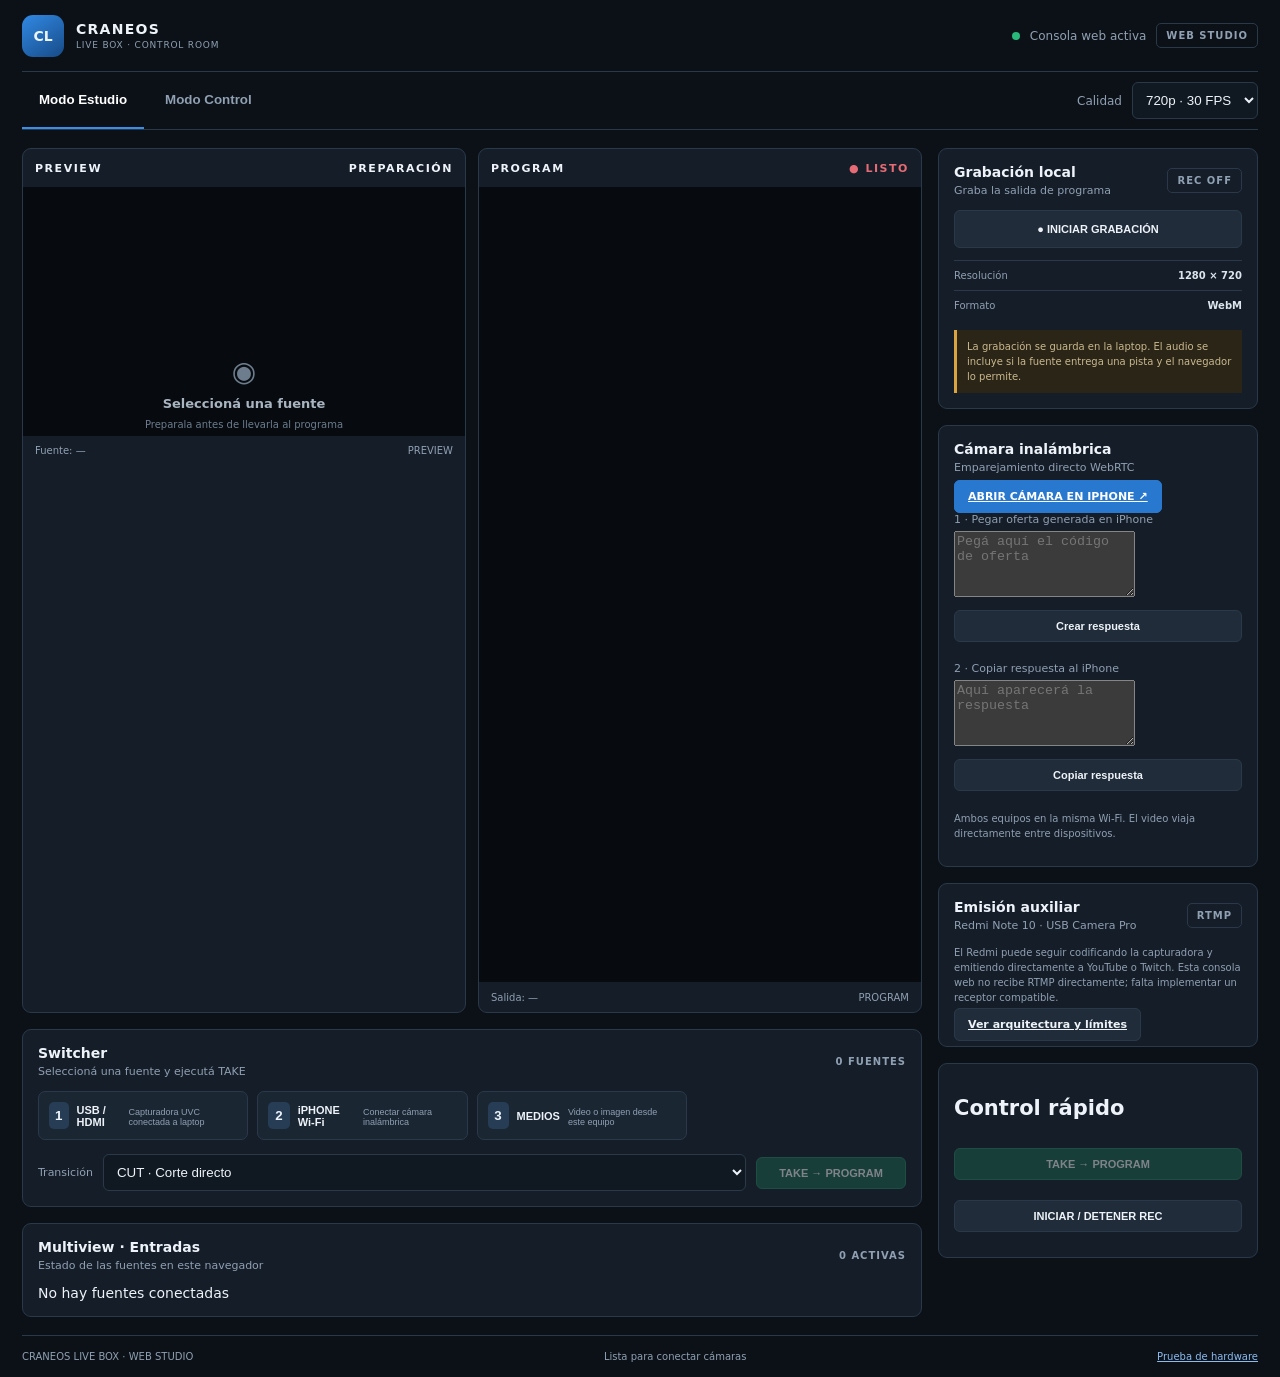
==== index.html @ da209cfb "Build functional web studio console" ====
<!doctype html>
<html lang="es"><head><meta charset="utf-8"><meta name="viewport" content="width=device-width,initial-scale=1"><meta name="theme-color" content="#10151d"><meta name="description" content="Consola audiovisual CRANEOS LIVE BOX"><title>CRANEOS LIVE BOX · Studio</title><link rel="stylesheet" href="web/studio.css"></head><body><div class="app-shell">
<header class="topbar"><a class="brand" href="./"><span class="brand-mark">CL</span><span><strong>CRANEOS</strong><small>LIVE BOX · CONTROL ROOM</small></span></a><div class="connection"><i class="dot online"></i><span id="connectionText">Consola web activa</span><span class="status-chip">WEB STUDIO</span></div></header>
<nav class="toolbar"><div class="mode-tabs"><button class="mode-tab active" data-mode="studio">Modo Estudio</button><button class="mode-tab" data-mode="control">Modo Control</button></div><div class="toolbar-right"><label for="monitorProfile">Calidad</label><select id="monitorProfile"><option value="720">720p · 30 FPS</option><option value="540">540p · 24 FPS</option><option value="360">360p · 15 FPS</option></select></div></nav>
<main id="studioView" class="workspace"><section class="program-column"><div class="monitor-grid">
<article class="monitor-card"><div class="panel-heading"><span>PREVIEW</span><span>PREPARACIÓN</span></div><div class="monitor-screen"><video id="previewVideo" autoplay muted playsinline></video><div id="previewEmpty" class="no-signal"><b>◉</b><strong>Seleccioná una fuente</strong><small>Preparala antes de llevarla al programa</small></div></div><div class="monitor-footer"><span id="previewSource">Fuente: —</span><span>PREVIEW</span></div></article>
<article class="monitor-card"><div class="panel-heading"><span>PROGRAM</span><span id="programBadge" class="live-label">● LISTO</span></div><div class="monitor-screen"><canvas id="programCanvas" width="1280" height="720"></canvas><div id="programEmpty" class="no-signal"><b>▣</b><strong>Programa en espera</strong><small>Elegí una fuente y presioná TAKE</small></div></div><div class="monitor-footer"><span id="programSource">Salida: —</span><span>PROGRAM</span></div></article></div>
<section class="panel"><div class="section-heading"><div><h2>Switcher</h2><p>Seleccioná una fuente y ejecutá TAKE</p></div><small id="sourceCount">0 FUENTES</small></div><div id="sourceButtons" class="source-buttons"><button class="source-button" id="addUsb"><b>1</b><span>USB / HDMI</span><small>Capturadora UVC conectada a laptop</small></button><button class="source-button" id="phoneHelp"><b>2</b><span>iPHONE Wi-Fi</span><small>Conectar cámara inalámbrica</small></button><button class="source-button" id="addMedia"><b>3</b><span>MEDIOS</span><small>Video o imagen desde este equipo</small></button></div><input id="mediaInput" type="file" accept="video/*,image/*" hidden><div class="transition-row"><label for="transitionType">Transición</label><select id="transitionType"><option value="cut">CUT · Corte directo</option><option value="fade">FADE · Fundido</option></select><button id="takeButton" class="button take" disabled>TAKE → PROGRAM</button></div></section>
<section class="panel"><div class="section-heading"><div><h2>Multiview · Entradas</h2><p>Estado de las fuentes en este navegador</p></div><small id="multiviewCount">0 ACTIVAS</small></div><div class="multiview-grid" id="multiview"><div class="empty-state">No hay fuentes conectadas</div></div></section></section>
<aside class="side-column"><section class="panel"><div class="section-heading"><div><h2>Grabación local</h2><p>Graba la salida de programa</p></div><b id="recordState" class="status-chip">REC OFF</b></div><button id="recordButton" class="button record">● INICIAR GRABACIÓN</button><div class="metric"><span>Resolución</span><b id="resolutionLabel">1280 × 720</b></div><div class="metric"><span>Formato</span><b>WebM</b></div><p class="notice">La grabación se guarda en la laptop. El audio se incluye si la fuente entrega una pista y el navegador lo permite.</p></section>
<section class="panel"><div class="section-heading"><div><h2>Cámara inalámbrica</h2><p>Emparejamiento directo WebRTC</p></div></div><a class="button primary full" href="camera.html" target="_blank" rel="noopener">ABRIR CÁMARA EN IPHONE ↗</a><label class="field-label" for="offerInput">1 · Pegar oferta generada en iPhone</label><textarea id="offerInput" rows="4" placeholder="Pegá aquí el código de oferta"></textarea><button id="acceptOffer" class="button full">Crear respuesta</button><label class="field-label" for="answerOutput">2 · Copiar respuesta al iPhone</label><textarea id="answerOutput" rows="4" readonly placeholder="Aquí aparecerá la respuesta"></textarea><button id="copyAnswer" class="button full">Copiar respuesta</button><p class="muted">Ambos equipos en la misma Wi-Fi. El video viaja directamente entre dispositivos.</p></section>
<section class="panel"><div class="section-heading"><div><h2>Emisión auxiliar</h2><p>Redmi Note 10 · USB Camera Pro</p></div><b class="status-chip">RTMP</b></div><p class="muted">El Redmi puede seguir codificando la capturadora y emitiendo directamente a YouTube o Twitch. Esta consola web no recibe RTMP directamente; falta implementar un receptor compatible.</p><a class="button full" href="docs/ARQUITECTURA-WEB.md">Ver arquitectura y límites</a></section><section class="panel"><h2>Control rápido</h2><button id="quickTake" class="button take full" disabled>TAKE → PROGRAM</button><button id="quickRecord" class="button full">INICIAR / DETENER REC</button></section></aside></main>
<main id="controlView" class="control-view hidden"><section class="panel control-main"><h1>Modo Control</h1><p>Operación simplificada desde tablet o teléfono.</p><div class="control-grid"><button id="controlUsb">USB / HDMI</button><button id="controlPhone">iPHONE Wi-Fi</button><button id="controlMedia">MEDIOS</button><button id="controlTake" disabled>TAKE</button></div><button id="controlRecord" class="button full">INICIAR / DETENER REC</button><p class="notice">La capturadora se abre en el navegador del equipo al que está conectada.</p></section></main>
<footer class="footer"><span>CRANEOS LIVE BOX · WEB STUDIO</span><span id="lastUpdate">Lista para conectar cámaras</span><a href="docs/PRUEBA-HARDWARE.md">Prueba de hardware</a></footer></div><script src="web/studio.js"></script></body></html>
---- web/studio.css ----
:root{color-scheme:dark;--bg:#0c1118;--panel:#151d28;--panel2:#1b2633;--line:#2a3949;--text:#edf3f8;--muted:#8fa0b2;--blue:#2878d0;--green:#28b879;--red:#d94d58;--amber:#d9a441;font-family:Inter,system-ui,sans-serif}*{box-sizing:border-box}body{margin:0;background:var(--bg);color:var(--text);font-size:14px}.app-shell{max-width:1600px;margin:auto;padding:0 22px}.topbar,.toolbar,.connection,.brand,.toolbar-right,.mode-tabs,.section-heading,.panel-heading,.monitor-footer,.transition-row,.metric,.footer{display:flex;align-items:center}.topbar{height:72px;justify-content:space-between;border-bottom:1px solid var(--line)}.brand{gap:12px;color:var(--text);text-decoration:none}.brand-mark{width:42px;height:42px;display:grid;place-items:center;border-radius:11px;background:linear-gradient(145deg,#3189e4,#174b88);font-weight:900}.brand strong,.brand small{display:block;letter-spacing:.09em}.brand small{font-size:9px;color:var(--muted);margin-top:3px}.connection{gap:10px;color:var(--muted);font-size:12px}.dot{width:8px;height:8px;border-radius:50%;background:var(--red)}.dot.online{background:var(--green)}.toolbar{height:58px;justify-content:space-between;border-bottom:1px solid var(--line)}.mode-tabs{height:100%;gap:4px}.mode-tab{height:100%;padding:0 17px;border:0;border-bottom:2px solid transparent;background:none;color:var(--muted);font-weight:700}.mode-tab.active{color:white;border-bottom-color:#398ee7}.toolbar-right{gap:10px;color:var(--muted);font-size:12px}.toolbar select,select,input{background:#101821;color:var(--text);border:1px solid var(--line);border-radius:6px;padding:9px}.status-chip,.section-heading>small{font-size:10px;letter-spacing:.1em;color:var(--muted);font-weight:800}.status-chip{padding:6px 9px;border:1px solid var(--line);border-radius:5px}.workspace{display:grid;grid-template-columns:minmax(0,1fr) 320px;gap:16px;padding:18px 0}.program-column,.side-column{display:flex;flex-direction:column;gap:16px}.monitor-grid{display:grid;grid-template-columns:1fr 1fr;gap:12px}.monitor-card,.panel{background:var(--panel);border:1px solid var(--line);border-radius:9px;overflow:hidden}.panel{padding:15px}.panel-heading{height:38px;padding:0 12px;justify-content:space-between;font-size:11px;font-weight:900;letter-spacing:.14em}.monitor-screen{aspect-ratio:16/9;background:#070b10;display:grid;place-items:center}.no-signal{display:flex;align-items:center;flex-direction:column;gap:8px;color:#6d7d8d;text-align:center}.no-signal b{font-size:28px}.no-signal strong{font-size:13px;color:#a8b4c0}.no-signal small{font-size:10px}.live-label{color:#e66b74}.monitor-footer{height:30px;padding:0 12px;justify-content:space-between;color:var(--muted);font-size:10px}.section-heading{justify-content:space-between;margin-bottom:13px}.section-heading h2{font-size:14px;margin:0 0 4px}.section-heading p{font-size:11px;color:var(--muted);margin:0}.source-buttons,.multiview-grid{display:grid;grid-template-columns:repeat(4,1fr);gap:9px}.source-button{display:flex;align-items:center;gap:8px;text-align:left;padding:10px;background:var(--panel2);border:1px solid var(--line);border-radius:7px;color:var(--text)}.source-button b{display:grid;place-items:center;width:27px;height:27px;background:#263d55;border-radius:5px}.source-button span,.source-button small{display:block}.source-button span{font-size:11px;font-weight:800}.source-button small{font-size:9px;color:var(--muted);margin-top:3px}.transition-row{gap:10px;margin-top:14px;color:var(--muted);font-size:11px}.transition-row select{flex:1}.button{border:1px solid var(--line);border-radius:6px;padding:9px 13px;background:#202c39;color:var(--text);font-weight:800;font-size:11px;cursor:pointer}.primary{background:var(--blue);border-color:var(--blue);color:white}.take{background:#1c684e;border-color:#278965;color:white;min-width:150px}.live{background:#692932;border-color:#963b46;color:white;width:100%;padding:13px;margin:5px 0 8px}.record{width:100%;padding:12px;margin-bottom:12px}.button:disabled,button:disabled{opacity:.45;cursor:not-allowed}.source-tile{background:#101821;border:1px solid var(--line);border-radius:7px;overflow:hidden;padding-bottom:9px}.tile-screen{aspect-ratio:16/9;background:#080d13;display:grid;place-items:center;color:#526477;font-size:25px;font-weight:900}.source-tile strong,.source-tile small{display:block;margin:7px 9px 0;font-size:10px}.source-tile small{color:var(--muted);margin-top:3px}.metric{justify-content:space-between;border-top:1px solid var(--line);padding:9px 0;font-size:10px;color:var(--muted)}.metric b{color:#dce5ed}.notice{background:#2b2518;border-left:3px solid var(--amber);padding:9px 10px;color:#c9b98e;font-size:10px;line-height:1.5;margin:10px 0 0}.field-label{display:block;color:var(--muted);font-size:11px;margin:10px 0 5px}.side-column input,.side-column select{width:100%}.full{width:100%;margin:10px 0}.muted{display:block;font-size:10px;color:var(--muted);line-height:1.5}.scene-list{display:grid;gap:6px}.scene-list button{padding:10px;background:#101821;border:1px solid var(--line);border-radius:5px;color:#cbd5df;text-align:left;font-size:10px}.audio-line{display:flex;align-items:center;justify-content:space-between;color:var(--muted);font-size:10px;margin:12px 0}.audio-line span{width:55%;height:7px;background:#0b1118;border-radius:5px}.hidden{display:none!important}.control-view{padding:25px 0}.control-main{max-width:700px;margin:auto}.control-main h1{font-size:22px}.control-main p{color:var(--muted)}.control-grid{display:grid;grid-template-columns:repeat(4,1fr);gap:10px;margin:18px 0}.control-grid button{padding:22px 8px;background:var(--panel2);border:1px solid var(--line);border-radius:8px;color:white;font-weight:800}.footer{min-height:42px;border-top:1px solid var(--line);justify-content:space-between;color:var(--muted);font-size:10px}.footer a{color:#8bbcf0}dialog{background:var(--panel);color:var(--text);border:1px solid var(--line);border-radius:10px;max-width:440px;width:calc(100% - 30px);padding:22px}dialog::backdrop{background:#000b}dialog p,dialog small{color:var(--muted);font-size:12px;line-height:1.5}dialog label{display:block;margin:16px 0 6px;font-size:12px}dialog input{width:100%}.dialog-actions{display:flex;justify-content:flex-end;gap:8px;margin:18px 0 10px}@media(max-width:1000px){.workspace{grid-template-columns:1fr}.side-column{display:grid;grid-template-columns:repeat(2,minmax(0,1fr))}}@media(max-width:650px){.app-shell{padding:0 12px}.connection #connectionText{display:none}.toolbar{height:auto;align-items:flex-start;flex-direction:column;padding:7px 0;gap:8px}.toolbar-right{flex-wrap:wrap}.monitor-grid{grid-template-columns:1fr}.source-buttons,.multiview-grid{grid-template-columns:repeat(2,1fr)}.side-column{display:flex}.footer{flex-wrap:wrap;gap:8px;padding:10px 0}.control-grid{grid-template-columns:repeat(2,1fr)}}
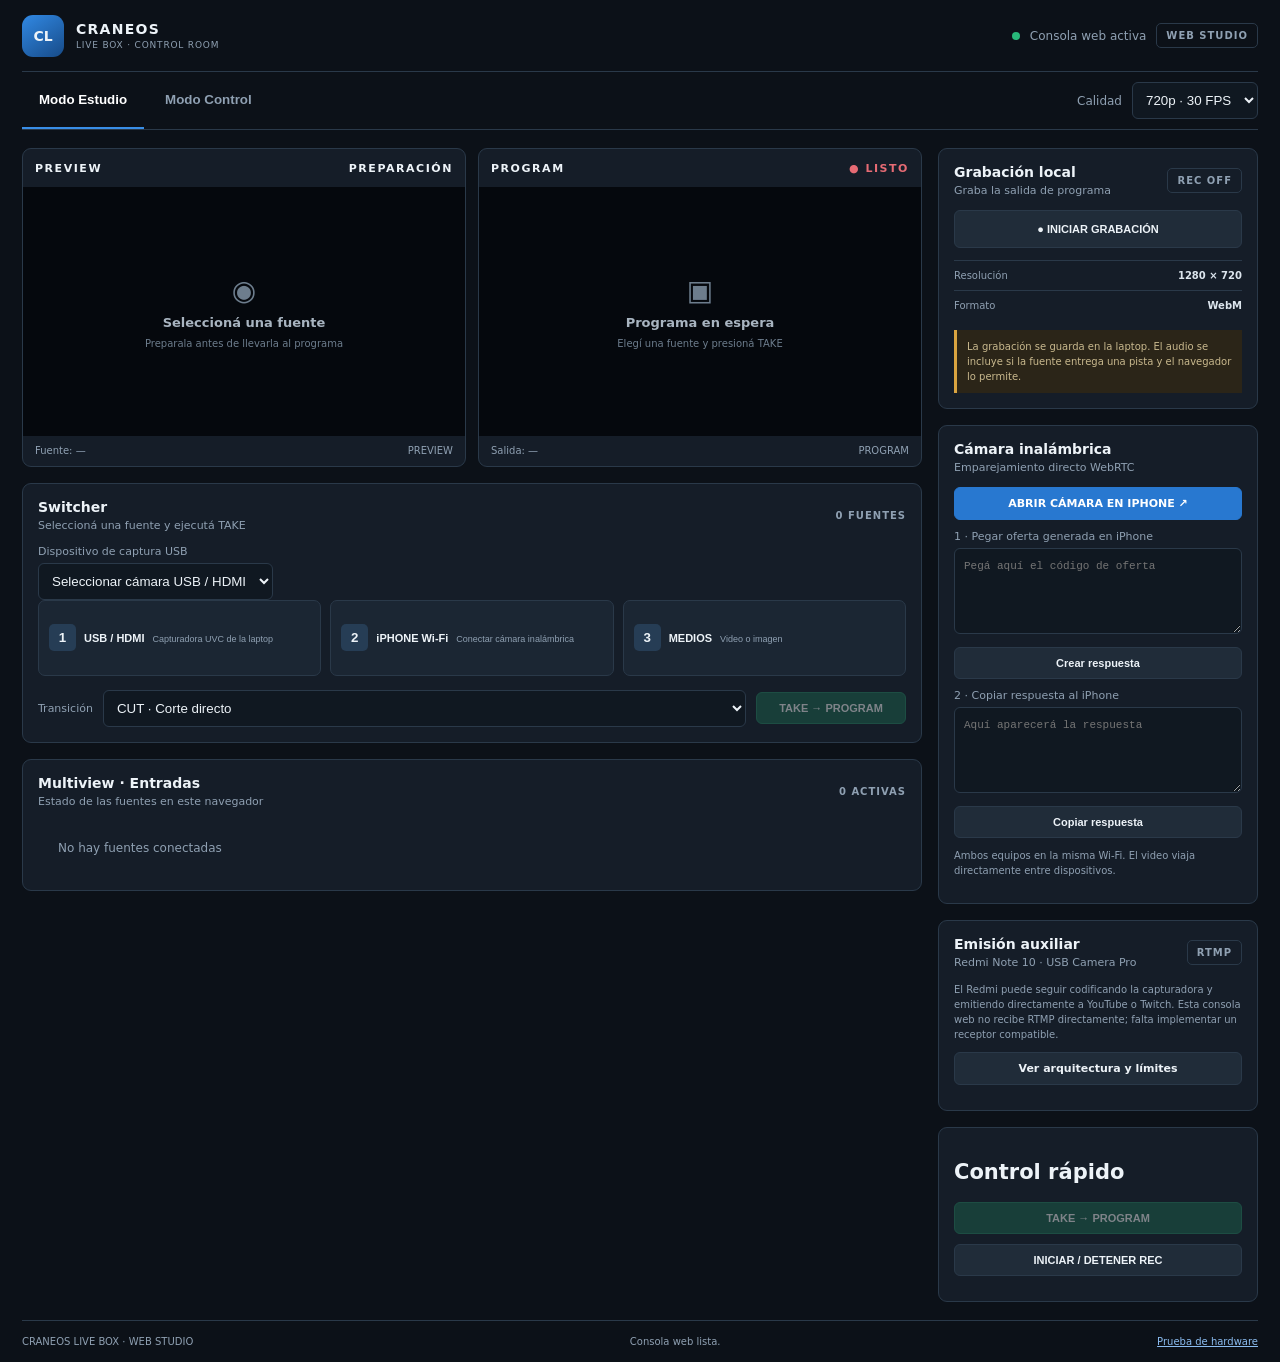
==== commit 61afda7a: "Add USB capture device selector" ====
--- a/index.html
+++ b/index.html
@@ -5,7 +5,7 @@
 <main id="studioView" class="workspace"><section class="program-column"><div class="monitor-grid">
 <article class="monitor-card"><div class="panel-heading"><span>PREVIEW</span><span>PREPARACIÓN</span></div><div class="monitor-screen"><video id="previewVideo" autoplay muted playsinline></video><div id="previewEmpty" class="no-signal"><b>◉</b><strong>Seleccioná una fuente</strong><small>Preparala antes de llevarla al programa</small></div></div><div class="monitor-footer"><span id="previewSource">Fuente: —</span><span>PREVIEW</span></div></article>
 <article class="monitor-card"><div class="panel-heading"><span>PROGRAM</span><span id="programBadge" class="live-label">● LISTO</span></div><div class="monitor-screen"><canvas id="programCanvas" width="1280" height="720"></canvas><div id="programEmpty" class="no-signal"><b>▣</b><strong>Programa en espera</strong><small>Elegí una fuente y presioná TAKE</small></div></div><div class="monitor-footer"><span id="programSource">Salida: —</span><span>PROGRAM</span></div></article></div>
-<section class="panel"><div class="section-heading"><div><h2>Switcher</h2><p>Seleccioná una fuente y ejecutá TAKE</p></div><small id="sourceCount">0 FUENTES</small></div><div id="sourceButtons" class="source-buttons"><button class="source-button" id="addUsb"><b>1</b><span>USB / HDMI</span><small>Capturadora UVC conectada a laptop</small></button><button class="source-button" id="phoneHelp"><b>2</b><span>iPHONE Wi-Fi</span><small>Conectar cámara inalámbrica</small></button><button class="source-button" id="addMedia"><b>3</b><span>MEDIOS</span><small>Video o imagen desde este equipo</small></button></div><input id="mediaInput" type="file" accept="video/*,image/*" hidden><div class="transition-row"><label for="transitionType">Transición</label><select id="transitionType"><option value="cut">CUT · Corte directo</option><option value="fade">FADE · Fundido</option></select><button id="takeButton" class="button take" disabled>TAKE → PROGRAM</button></div></section>
+<section class="panel"><div class="section-heading"><div><h2>Switcher</h2><p>Seleccioná una fuente y ejecutá TAKE</p></div><small id="sourceCount">0 FUENTES</small></div><label class="field-label" for="videoDevice">Dispositivo de captura USB</label><select id="videoDevice" class="device-select"><option value="">Seleccionar cámara USB / HDMI</option></select><div id="sourceButtons" class="source-buttons"><button class="source-button" id="addUsb"><b>1</b><span>USB / HDMI</span><small>Capturadora UVC conectada a laptop</small></button><button class="source-button" id="phoneHelp"><b>2</b><span>iPHONE Wi-Fi</span><small>Conectar cámara inalámbrica</small></button><button class="source-button" id="addMedia"><b>3</b><span>MEDIOS</span><small>Video o imagen desde este equipo</small></button></div><input id="mediaInput" type="file" accept="video/*,image/*" hidden><div class="transition-row"><label for="transitionType">Transición</label><select id="transitionType"><option value="cut">CUT · Corte directo</option><option value="fade">FADE · Fundido</option></select><button id="takeButton" class="button take" disabled>TAKE → PROGRAM</button></div></section>
 <section class="panel"><div class="section-heading"><div><h2>Multiview · Entradas</h2><p>Estado de las fuentes en este navegador</p></div><small id="multiviewCount">0 ACTIVAS</small></div><div class="multiview-grid" id="multiview"><div class="empty-state">No hay fuentes conectadas</div></div></section></section>
 <aside class="side-column"><section class="panel"><div class="section-heading"><div><h2>Grabación local</h2><p>Graba la salida de programa</p></div><b id="recordState" class="status-chip">REC OFF</b></div><button id="recordButton" class="button record">● INICIAR GRABACIÓN</button><div class="metric"><span>Resolución</span><b id="resolutionLabel">1280 × 720</b></div><div class="metric"><span>Formato</span><b>WebM</b></div><p class="notice">La grabación se guarda en la laptop. El audio se incluye si la fuente entrega una pista y el navegador lo permite.</p></section>
 <section class="panel"><div class="section-heading"><div><h2>Cámara inalámbrica</h2><p>Emparejamiento directo WebRTC</p></div></div><a class="button primary full" href="camera.html" target="_blank" rel="noopener">ABRIR CÁMARA EN IPHONE ↗</a><label class="field-label" for="offerInput">1 · Pegar oferta generada en iPhone</label><textarea id="offerInput" rows="4" placeholder="Pegá aquí el código de oferta"></textarea><button id="acceptOffer" class="button full">Crear respuesta</button><label class="field-label" for="answerOutput">2 · Copiar respuesta al iPhone</label><textarea id="answerOutput" rows="4" readonly placeholder="Aquí aparecerá la respuesta"></textarea><button id="copyAnswer" class="button full">Copiar respuesta</button><p class="muted">Ambos equipos en la misma Wi-Fi. El video viaja directamente entre dispositivos.</p></section>
--- a/web/studio.css
+++ b/web/studio.css
@@ -1 +1,3 @@
-:root{color-scheme:dark;--bg:#0c1118;--panel:#151d28;--panel2:#1b2633;--line:#2a3949;--text:#edf3f8;--muted:#8fa0b2;--blue:#2878d0;--green:#28b879;--red:#d94d58;--amber:#d9a441;font-family:Inter,system-ui,sans-serif}*{box-sizing:border-box}body{margin:0;background:var(--bg);color:var(--text);font-size:14px}.app-shell{max-width:1600px;margin:auto;padding:0 22px}.topbar,.toolbar,.connection,.brand,.toolbar-right,.mode-tabs,.section-heading,.panel-heading,.monitor-footer,.transition-row,.metric,.footer{display:flex;align-items:center}.topbar{height:72px;justify-content:space-between;border-bottom:1px solid var(--line)}.brand{gap:12px;color:var(--text);text-decoration:none}.brand-mark{width:42px;height:42px;display:grid;place-items:center;border-radius:11px;background:linear-gradient(145deg,#3189e4,#174b88);font-weight:900}.brand strong,.brand small{display:block;letter-spacing:.09em}.brand small{font-size:9px;color:var(--muted);margin-top:3px}.connection{gap:10px;color:var(--muted);font-size:12px}.dot{width:8px;height:8px;border-radius:50%;background:var(--red)}.dot.online{background:var(--green)}.toolbar{height:58px;justify-content:space-between;border-bottom:1px solid var(--line)}.mode-tabs{height:100%;gap:4px}.mode-tab{height:100%;padding:0 17px;border:0;border-bottom:2px solid transparent;background:none;color:var(--muted);font-weight:700}.mode-tab.active{color:white;border-bottom-color:#398ee7}.toolbar-right{gap:10px;color:var(--muted);font-size:12px}.toolbar select,select,input{background:#101821;color:var(--text);border:1px solid var(--line);border-radius:6px;padding:9px}.status-chip,.section-heading>small{font-size:10px;letter-spacing:.1em;color:var(--muted);font-weight:800}.status-chip{padding:6px 9px;border:1px solid var(--line);border-radius:5px}.workspace{display:grid;grid-template-columns:minmax(0,1fr) 320px;gap:16px;padding:18px 0}.program-column,.side-column{display:flex;flex-direction:column;gap:16px}.monitor-grid{display:grid;grid-template-columns:1fr 1fr;gap:12px}.monitor-card,.panel{background:var(--panel);border:1px solid var(--line);border-radius:9px;overflow:hidden}.panel{padding:15px}.panel-heading{height:38px;padding:0 12px;justify-content:space-between;font-size:11px;font-weight:900;letter-spacing:.14em}.monitor-screen{aspect-ratio:16/9;background:#070b10;display:grid;place-items:center}.no-signal{display:flex;align-items:center;flex-direction:column;gap:8px;color:#6d7d8d;text-align:center}.no-signal b{font-size:28px}.no-signal strong{font-size:13px;color:#a8b4c0}.no-signal small{font-size:10px}.live-label{color:#e66b74}.monitor-footer{height:30px;padding:0 12px;justify-content:space-between;color:var(--muted);font-size:10px}.section-heading{justify-content:space-between;margin-bottom:13px}.section-heading h2{font-size:14px;margin:0 0 4px}.section-heading p{font-size:11px;color:var(--muted);margin:0}.source-buttons,.multiview-grid{display:grid;grid-template-columns:repeat(4,1fr);gap:9px}.source-button{display:flex;align-items:center;gap:8px;text-align:left;padding:10px;background:var(--panel2);border:1px solid var(--line);border-radius:7px;color:var(--text)}.source-button b{display:grid;place-items:center;width:27px;height:27px;background:#263d55;border-radius:5px}.source-button span,.source-button small{display:block}.source-button span{font-size:11px;font-weight:800}.source-button small{font-size:9px;color:var(--muted);margin-top:3px}.transition-row{gap:10px;margin-top:14px;color:var(--muted);font-size:11px}.transition-row select{flex:1}.button{border:1px solid var(--line);border-radius:6px;padding:9px 13px;background:#202c39;color:var(--text);font-weight:800;font-size:11px;cursor:pointer}.primary{background:var(--blue);border-color:var(--blue);color:white}.take{background:#1c684e;border-color:#278965;color:white;min-width:150px}.live{background:#692932;border-color:#963b46;color:white;width:100%;padding:13px;margin:5px 0 8px}.record{width:100%;padding:12px;margin-bottom:12px}.button:disabled,button:disabled{opacity:.45;cursor:not-allowed}.source-tile{background:#101821;border:1px solid var(--line);border-radius:7px;overflow:hidden;padding-bottom:9px}.tile-screen{aspect-ratio:16/9;background:#080d13;display:grid;place-items:center;color:#526477;font-size:25px;font-weight:900}.source-tile strong,.source-tile small{display:block;margin:7px 9px 0;font-size:10px}.source-tile small{color:var(--muted);margin-top:3px}.metric{justify-content:space-between;border-top:1px solid var(--line);padding:9px 0;font-size:10px;color:var(--muted)}.metric b{color:#dce5ed}.notice{background:#2b2518;border-left:3px solid var(--amber);padding:9px 10px;color:#c9b98e;font-size:10px;line-height:1.5;margin:10px 0 0}.field-label{display:block;color:var(--muted);font-size:11px;margin:10px 0 5px}.side-column input,.side-column select{width:100%}.full{width:100%;margin:10px 0}.muted{display:block;font-size:10px;color:var(--muted);line-height:1.5}.scene-list{display:grid;gap:6px}.scene-list button{padding:10px;background:#101821;border:1px solid var(--line);border-radius:5px;color:#cbd5df;text-align:left;font-size:10px}.audio-line{display:flex;align-items:center;justify-content:space-between;color:var(--muted);font-size:10px;margin:12px 0}.audio-line span{width:55%;height:7px;background:#0b1118;border-radius:5px}.hidden{display:none!important}.control-view{padding:25px 0}.control-main{max-width:700px;margin:auto}.control-main h1{font-size:22px}.control-main p{color:var(--muted)}.control-grid{display:grid;grid-template-columns:repeat(4,1fr);gap:10px;margin:18px 0}.control-grid button{padding:22px 8px;background:var(--panel2);border:1px solid var(--line);border-radius:8px;color:white;font-weight:800}.footer{min-height:42px;border-top:1px solid var(--line);justify-content:space-between;color:var(--muted);font-size:10px}.footer a{color:#8bbcf0}dialog{background:var(--panel);color:var(--text);border:1px solid var(--line);border-radius:10px;max-width:440px;width:calc(100% - 30px);padding:22px}dialog::backdrop{background:#000b}dialog p,dialog small{color:var(--muted);font-size:12px;line-height:1.5}dialog label{display:block;margin:16px 0 6px;font-size:12px}dialog input{width:100%}.dialog-actions{display:flex;justify-content:flex-end;gap:8px;margin:18px 0 10px}@media(max-width:1000px){.workspace{grid-template-columns:1fr}.side-column{display:grid;grid-template-columns:repeat(2,minmax(0,1fr))}}@media(max-width:650px){.app-shell{padding:0 12px}.connection #connectionText{display:none}.toolbar{height:auto;align-items:flex-start;flex-direction:column;padding:7px 0;gap:8px}.toolbar-right{flex-wrap:wrap}.monitor-grid{grid-template-columns:1fr}.source-buttons,.multiview-grid{grid-template-columns:repeat(2,1fr)}.side-column{display:flex}.footer{flex-wrap:wrap;gap:8px;padding:10px 0}.control-grid{grid-template-columns:repeat(2,1fr)}}+:root{color-scheme:dark;--bg:#0c1118;--panel:#151d28;--panel2:#1b2633;--line:#2a3949;--text:#edf3f8;--muted:#8fa0b2;--blue:#2878d0;--green:#28b879;--red:#d94d58;--amber:#d9a441;font-family:Inter,system-ui,sans-serif}*{box-sizing:border-box}body{margin:0;background:var(--bg);color:var(--text);font-size:14px}.app-shell{max-width:1600px;margin:auto;padding:0 22px}.topbar,.toolbar,.connection,.brand,.toolbar-right,.mode-tabs,.section-heading,.panel-heading,.monitor-footer,.transition-row,.metric,.footer{display:flex;align-items:center}.topbar{height:72px;justify-content:space-between;border-bottom:1px solid var(--line)}.brand{gap:12px;color:var(--text);text-decoration:none}.brand-mark{width:42px;height:42px;display:grid;place-items:center;border-radius:11px;background:linear-gradient(145deg,#3189e4,#174b88);font-weight:900}.brand strong,.brand small{display:block;letter-spacing:.09em}.brand small{font-size:9px;color:var(--muted);margin-top:3px}.connection{gap:10px;color:var(--muted);font-size:12px}.dot{width:8px;height:8px;border-radius:50%;background:var(--red)}.dot.online{background:var(--green)}.toolbar{height:58px;justify-content:space-between;border-bottom:1px solid var(--line)}.mode-tabs{height:100%;gap:4px}.mode-tab{height:100%;padding:0 17px;border:0;border-bottom:2px solid transparent;background:none;color:var(--muted);font-weight:700}.mode-tab.active{color:white;border-bottom-color:#398ee7}.toolbar-right{gap:10px;color:var(--muted);font-size:12px}.toolbar select,select,input{background:#101821;color:var(--text);border:1px solid var(--line);border-radius:6px;padding:9px}.status-chip,.section-heading>small{font-size:10px;letter-spacing:.1em;color:var(--muted);font-weight:800}.status-chip{padding:6px 9px;border:1px solid var(--line);border-radius:5px}.workspace{display:grid;grid-template-columns:minmax(0,1fr) 320px;gap:16px;padding:18px 0}.program-column,.side-column{display:flex;flex-direction:column;gap:16px}.monitor-grid{display:grid;grid-template-columns:1fr 1fr;gap:12px}.monitor-card,.panel{background:var(--panel);border:1px solid var(--line);border-radius:9px;overflow:hidden}.panel{padding:15px}.panel-heading{height:38px;padding:0 12px;justify-content:space-between;font-size:11px;font-weight:900;letter-spacing:.14em}.monitor-screen{aspect-ratio:16/9;background:#070b10;display:grid;place-items:center}.no-signal{display:flex;align-items:center;flex-direction:column;gap:8px;color:#6d7d8d;text-align:center}.no-signal b{font-size:28px}.no-signal strong{font-size:13px;color:#a8b4c0}.no-signal small{font-size:10px}.live-label{color:#e66b74}.monitor-footer{height:30px;padding:0 12px;justify-content:space-between;color:var(--muted);font-size:10px}.section-heading{justify-content:space-between;margin-bottom:13px}.section-heading h2{font-size:14px;margin:0 0 4px}.section-heading p{font-size:11px;color:var(--muted);margin:0}.source-buttons,.multiview-grid{display:grid;grid-template-columns:repeat(4,1fr);gap:9px}.source-button{display:flex;align-items:center;gap:8px;text-align:left;padding:10px;background:var(--panel2);border:1px solid var(--line);border-radius:7px;color:var(--text)}.source-button b{display:grid;place-items:center;width:27px;height:27px;background:#263d55;border-radius:5px}.source-button span,.source-button small{display:block}.source-button span{font-size:11px;font-weight:800}.source-button small{font-size:9px;color:var(--muted);margin-top:3px}.transition-row{gap:10px;margin-top:14px;color:var(--muted);font-size:11px}.transition-row select{flex:1}.button{border:1px solid var(--line);border-radius:6px;padding:9px 13px;background:#202c39;color:var(--text);font-weight:800;font-size:11px;cursor:pointer}.primary{background:var(--blue);border-color:var(--blue);color:white}.take{background:#1c684e;border-color:#278965;color:white;min-width:150px}.live{background:#692932;border-color:#963b46;color:white;width:100%;padding:13px;margin:5px 0 8px}.record{width:100%;padding:12px;margin-bottom:12px}.button:disabled,button:disabled{opacity:.45;cursor:not-allowed}.source-tile{background:#101821;border:1px solid var(--line);border-radius:7px;overflow:hidden;padding-bottom:9px}.tile-screen{aspect-ratio:16/9;background:#080d13;display:grid;place-items:center;color:#526477;font-size:25px;font-weight:900}.source-tile strong,.source-tile small{display:block;margin:7px 9px 0;font-size:10px}.source-tile small{color:var(--muted);margin-top:3px}.metric{justify-content:space-between;border-top:1px solid var(--line);padding:9px 0;font-size:10px;color:var(--muted)}.metric b{color:#dce5ed}.notice{background:#2b2518;border-left:3px solid var(--amber);padding:9px 10px;color:#c9b98e;font-size:10px;line-height:1.5;margin:10px 0 0}.field-label{display:block;color:var(--muted);font-size:11px;margin:10px 0 5px}.side-column input,.side-column select{width:100%}.full{width:100%;margin:10px 0}.muted{display:block;font-size:10px;color:var(--muted);line-height:1.5}.scene-list{display:grid;gap:6px}.scene-list button{padding:10px;background:#101821;border:1px solid var(--line);border-radius:5px;color:#cbd5df;text-align:left;font-size:10px}.audio-line{display:flex;align-items:center;justify-content:space-between;color:var(--muted);font-size:10px;margin:12px 0}.audio-line span{width:55%;height:7px;background:#0b1118;border-radius:5px}.hidden{display:none!important}.control-view{padding:25px 0}.control-main{max-width:700px;margin:auto}.control-main h1{font-size:22px}.control-main p{color:var(--muted)}.control-grid{display:grid;grid-template-columns:repeat(4,1fr);gap:10px;margin:18px 0}.control-grid button{padding:22px 8px;background:var(--panel2);border:1px solid var(--line);border-radius:8px;color:white;font-weight:800}.footer{min-height:42px;border-top:1px solid var(--line);justify-content:space-between;color:var(--muted);font-size:10px}.footer a{color:#8bbcf0}dialog{background:var(--panel);color:var(--text);border:1px solid var(--line);border-radius:10px;max-width:440px;width:calc(100% - 30px);padding:22px}dialog::backdrop{background:#000b}dialog p,dialog small{color:var(--muted);font-size:12px;line-height:1.5}dialog label{display:block;margin:16px 0 6px;font-size:12px}dialog input{width:100%}.dialog-actions{display:flex;justify-content:flex-end;gap:8px;margin:18px 0 10px}@media(max-width:1000px){.workspace{grid-template-columns:1fr}.side-column{display:grid;grid-template-columns:repeat(2,minmax(0,1fr))}}@media(max-width:650px){.app-shell{padding:0 12px}.connection #connectionText{display:none}.toolbar{height:auto;align-items:flex-start;flex-direction:column;padding:7px 0;gap:8px}.toolbar-right{flex-wrap:wrap}.monitor-grid{grid-template-columns:1fr}.source-buttons,.multiview-grid{grid-template-columns:repeat(2,1fr)}.side-column{display:flex}.footer{flex-wrap:wrap;gap:8px;padding:10px 0}.control-grid{grid-template-columns:repeat(2,1fr)}}
+/* Web Studio capture and phone pairing */
+.monitor-screen{position:relative;overflow:hidden}.monitor-screen video,.monitor-screen canvas{position:absolute;inset:0;width:100%;height:100%;object-fit:contain;background:#05080d}.monitor-screen canvas{object-fit:fill}.monitor-screen .no-signal{position:relative;z-index:2;pointer-events:none}.source-buttons{grid-template-columns:repeat(3,minmax(0,1fr))}.source-button{min-height:76px;cursor:pointer}.source-button:hover{border-color:#398ee7}.empty-state{color:var(--muted);padding:20px;font-size:12px}.side-column textarea,.control-main textarea{width:100%;resize:vertical;background:#101821;color:var(--text);border:1px solid var(--line);border-radius:6px;padding:9px;font:11px/1.5 ui-monospace,monospace}.full{display:block;text-align:center;text-decoration:none}.control-main .button{display:block;text-align:center;text-decoration:none}@media(max-width:650px){.source-buttons{grid-template-columns:1fr}.monitor-screen{min-height:160px}}
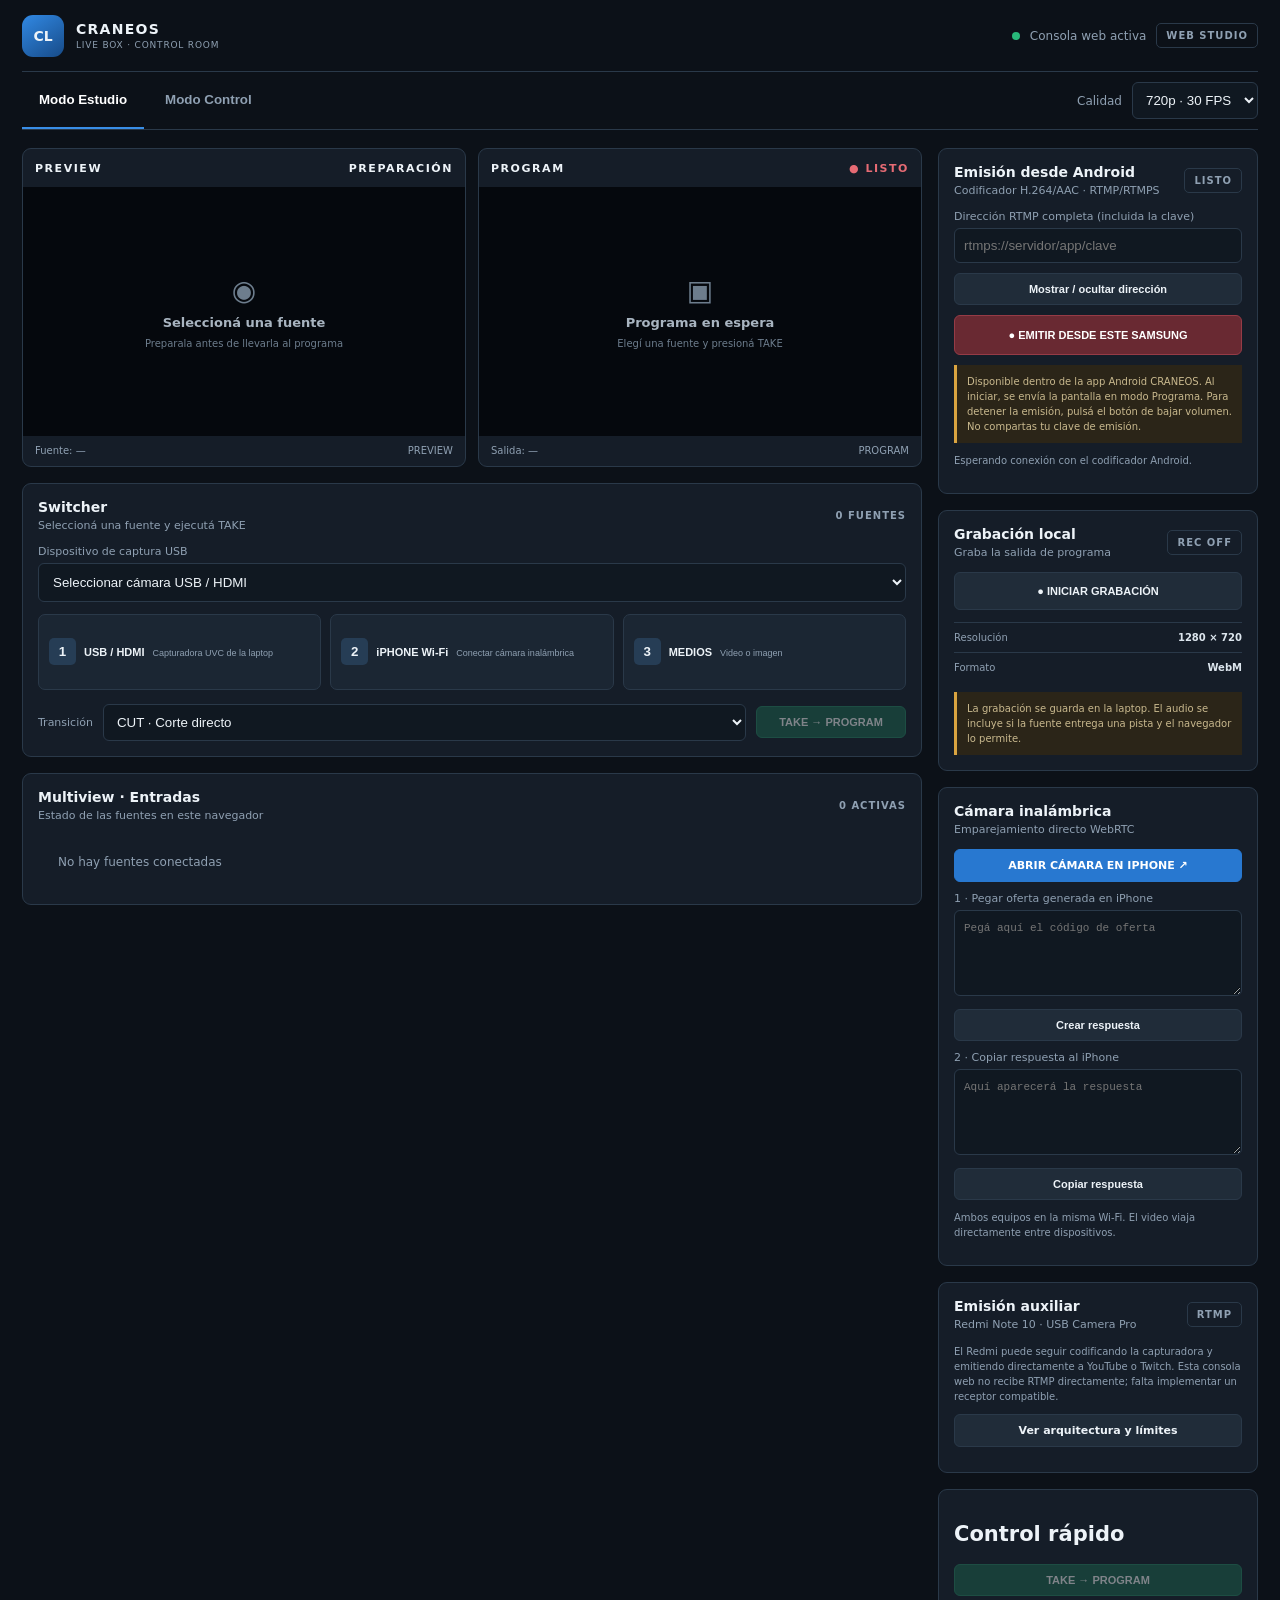
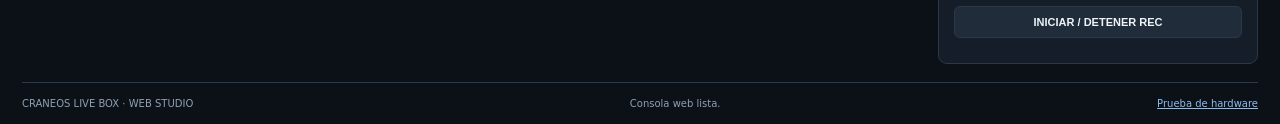
==== commit 52fd7c2d: "Add Android RTMP control and clean program view" ====
--- a/index.html
+++ b/index.html
@@ -7,7 +7,7 @@
 <article class="monitor-card"><div class="panel-heading"><span>PROGRAM</span><span id="programBadge" class="live-label">● LISTO</span></div><div class="monitor-screen"><canvas id="programCanvas" width="1280" height="720"></canvas><div id="programEmpty" class="no-signal"><b>▣</b><strong>Programa en espera</strong><small>Elegí una fuente y presioná TAKE</small></div></div><div class="monitor-footer"><span id="programSource">Salida: —</span><span>PROGRAM</span></div></article></div>
 <section class="panel"><div class="section-heading"><div><h2>Switcher</h2><p>Seleccioná una fuente y ejecutá TAKE</p></div><small id="sourceCount">0 FUENTES</small></div><label class="field-label" for="videoDevice">Dispositivo de captura USB</label><select id="videoDevice" class="device-select"><option value="">Seleccionar cámara USB / HDMI</option></select><div id="sourceButtons" class="source-buttons"><button class="source-button" id="addUsb"><b>1</b><span>USB / HDMI</span><small>Capturadora UVC conectada a laptop</small></button><button class="source-button" id="phoneHelp"><b>2</b><span>iPHONE Wi-Fi</span><small>Conectar cámara inalámbrica</small></button><button class="source-button" id="addMedia"><b>3</b><span>MEDIOS</span><small>Video o imagen desde este equipo</small></button></div><input id="mediaInput" type="file" accept="video/*,image/*" hidden><div class="transition-row"><label for="transitionType">Transición</label><select id="transitionType"><option value="cut">CUT · Corte directo</option><option value="fade">FADE · Fundido</option></select><button id="takeButton" class="button take" disabled>TAKE → PROGRAM</button></div></section>
 <section class="panel"><div class="section-heading"><div><h2>Multiview · Entradas</h2><p>Estado de las fuentes en este navegador</p></div><small id="multiviewCount">0 ACTIVAS</small></div><div class="multiview-grid" id="multiview"><div class="empty-state">No hay fuentes conectadas</div></div></section></section>
-<aside class="side-column"><section class="panel"><div class="section-heading"><div><h2>Grabación local</h2><p>Graba la salida de programa</p></div><b id="recordState" class="status-chip">REC OFF</b></div><button id="recordButton" class="button record">● INICIAR GRABACIÓN</button><div class="metric"><span>Resolución</span><b id="resolutionLabel">1280 × 720</b></div><div class="metric"><span>Formato</span><b>WebM</b></div><p class="notice">La grabación se guarda en la laptop. El audio se incluye si la fuente entrega una pista y el navegador lo permite.</p></section>
+<aside class="side-column"><section class="panel" id="androidRtmpPanel"><div class="section-heading"><div><h2>Emisión desde Android</h2><p>Codificador H.264/AAC · RTMP/RTMPS</p></div><b class="status-chip" id="androidStreamBadge">LISTO</b></div><label class="field-label" for="rtmpEndpoint">Dirección RTMP completa (incluida la clave)</label><input id="rtmpEndpoint" type="password" autocomplete="off" placeholder="rtmps://servidor/app/clave"><button id="showRtmpKey" class="button full">Mostrar / ocultar dirección</button><button id="androidGoLive" class="button live full">● EMITIR DESDE ESTE SAMSUNG</button><p class="notice">Disponible dentro de la app Android CRANEOS. Al iniciar, se envía la pantalla en modo Programa. Para detener la emisión, pulsá el botón de bajar volumen. No compartas tu clave de emisión.</p><p class="muted" id="androidStreamStatus">Esperando conexión con el codificador Android.</p></section><section class="panel"><div class="section-heading"><div><h2>Grabación local</h2><p>Graba la salida de programa</p></div><b id="recordState" class="status-chip">REC OFF</b></div><button id="recordButton" class="button record">● INICIAR GRABACIÓN</button><div class="metric"><span>Resolución</span><b id="resolutionLabel">1280 × 720</b></div><div class="metric"><span>Formato</span><b>WebM</b></div><p class="notice">La grabación se guarda en la laptop. El audio se incluye si la fuente entrega una pista y el navegador lo permite.</p></section>
 <section class="panel"><div class="section-heading"><div><h2>Cámara inalámbrica</h2><p>Emparejamiento directo WebRTC</p></div></div><a class="button primary full" href="camera.html" target="_blank" rel="noopener">ABRIR CÁMARA EN IPHONE ↗</a><label class="field-label" for="offerInput">1 · Pegar oferta generada en iPhone</label><textarea id="offerInput" rows="4" placeholder="Pegá aquí el código de oferta"></textarea><button id="acceptOffer" class="button full">Crear respuesta</button><label class="field-label" for="answerOutput">2 · Copiar respuesta al iPhone</label><textarea id="answerOutput" rows="4" readonly placeholder="Aquí aparecerá la respuesta"></textarea><button id="copyAnswer" class="button full">Copiar respuesta</button><p class="muted">Ambos equipos en la misma Wi-Fi. El video viaja directamente entre dispositivos.</p></section>
 <section class="panel"><div class="section-heading"><div><h2>Emisión auxiliar</h2><p>Redmi Note 10 · USB Camera Pro</p></div><b class="status-chip">RTMP</b></div><p class="muted">El Redmi puede seguir codificando la capturadora y emitiendo directamente a YouTube o Twitch. Esta consola web no recibe RTMP directamente; falta implementar un receptor compatible.</p><a class="button full" href="docs/ARQUITECTURA-WEB.md">Ver arquitectura y límites</a></section><section class="panel"><h2>Control rápido</h2><button id="quickTake" class="button take full" disabled>TAKE → PROGRAM</button><button id="quickRecord" class="button full">INICIAR / DETENER REC</button></section></aside></main>
 <main id="controlView" class="control-view hidden"><section class="panel control-main"><h1>Modo Control</h1><p>Operación simplificada desde tablet o teléfono.</p><div class="control-grid"><button id="controlUsb">USB / HDMI</button><button id="controlPhone">iPHONE Wi-Fi</button><button id="controlMedia">MEDIOS</button><button id="controlTake" disabled>TAKE</button></div><button id="controlRecord" class="button full">INICIAR / DETENER REC</button><p class="notice">La capturadora se abre en el navegador del equipo al que está conectada.</p></section></main>
--- a/web/studio.css
+++ b/web/studio.css
@@ -1,3 +1,7 @@
 :root{color-scheme:dark;--bg:#0c1118;--panel:#151d28;--panel2:#1b2633;--line:#2a3949;--text:#edf3f8;--muted:#8fa0b2;--blue:#2878d0;--green:#28b879;--red:#d94d58;--amber:#d9a441;font-family:Inter,system-ui,sans-serif}*{box-sizing:border-box}body{margin:0;background:var(--bg);color:var(--text);font-size:14px}.app-shell{max-width:1600px;margin:auto;padding:0 22px}.topbar,.toolbar,.connection,.brand,.toolbar-right,.mode-tabs,.section-heading,.panel-heading,.monitor-footer,.transition-row,.metric,.footer{display:flex;align-items:center}.topbar{height:72px;justify-content:space-between;border-bottom:1px solid var(--line)}.brand{gap:12px;color:var(--text);text-decoration:none}.brand-mark{width:42px;height:42px;display:grid;place-items:center;border-radius:11px;background:linear-gradient(145deg,#3189e4,#174b88);font-weight:900}.brand strong,.brand small{display:block;letter-spacing:.09em}.brand small{font-size:9px;color:var(--muted);margin-top:3px}.connection{gap:10px;color:var(--muted);font-size:12px}.dot{width:8px;height:8px;border-radius:50%;background:var(--red)}.dot.online{background:var(--green)}.toolbar{height:58px;justify-content:space-between;border-bottom:1px solid var(--line)}.mode-tabs{height:100%;gap:4px}.mode-tab{height:100%;padding:0 17px;border:0;border-bottom:2px solid transparent;background:none;color:var(--muted);font-weight:700}.mode-tab.active{color:white;border-bottom-color:#398ee7}.toolbar-right{gap:10px;color:var(--muted);font-size:12px}.toolbar select,select,input{background:#101821;color:var(--text);border:1px solid var(--line);border-radius:6px;padding:9px}.status-chip,.section-heading>small{font-size:10px;letter-spacing:.1em;color:var(--muted);font-weight:800}.status-chip{padding:6px 9px;border:1px solid var(--line);border-radius:5px}.workspace{display:grid;grid-template-columns:minmax(0,1fr) 320px;gap:16px;padding:18px 0}.program-column,.side-column{display:flex;flex-direction:column;gap:16px}.monitor-grid{display:grid;grid-template-columns:1fr 1fr;gap:12px}.monitor-card,.panel{background:var(--panel);border:1px solid var(--line);border-radius:9px;overflow:hidden}.panel{padding:15px}.panel-heading{height:38px;padding:0 12px;justify-content:space-between;font-size:11px;font-weight:900;letter-spacing:.14em}.monitor-screen{aspect-ratio:16/9;background:#070b10;display:grid;place-items:center}.no-signal{display:flex;align-items:center;flex-direction:column;gap:8px;color:#6d7d8d;text-align:center}.no-signal b{font-size:28px}.no-signal strong{font-size:13px;color:#a8b4c0}.no-signal small{font-size:10px}.live-label{color:#e66b74}.monitor-footer{height:30px;padding:0 12px;justify-content:space-between;color:var(--muted);font-size:10px}.section-heading{justify-content:space-between;margin-bottom:13px}.section-heading h2{font-size:14px;margin:0 0 4px}.section-heading p{font-size:11px;color:var(--muted);margin:0}.source-buttons,.multiview-grid{display:grid;grid-template-columns:repeat(4,1fr);gap:9px}.source-button{display:flex;align-items:center;gap:8px;text-align:left;padding:10px;background:var(--panel2);border:1px solid var(--line);border-radius:7px;color:var(--text)}.source-button b{display:grid;place-items:center;width:27px;height:27px;background:#263d55;border-radius:5px}.source-button span,.source-button small{display:block}.source-button span{font-size:11px;font-weight:800}.source-button small{font-size:9px;color:var(--muted);margin-top:3px}.transition-row{gap:10px;margin-top:14px;color:var(--muted);font-size:11px}.transition-row select{flex:1}.button{border:1px solid var(--line);border-radius:6px;padding:9px 13px;background:#202c39;color:var(--text);font-weight:800;font-size:11px;cursor:pointer}.primary{background:var(--blue);border-color:var(--blue);color:white}.take{background:#1c684e;border-color:#278965;color:white;min-width:150px}.live{background:#692932;border-color:#963b46;color:white;width:100%;padding:13px;margin:5px 0 8px}.record{width:100%;padding:12px;margin-bottom:12px}.button:disabled,button:disabled{opacity:.45;cursor:not-allowed}.source-tile{background:#101821;border:1px solid var(--line);border-radius:7px;overflow:hidden;padding-bottom:9px}.tile-screen{aspect-ratio:16/9;background:#080d13;display:grid;place-items:center;color:#526477;font-size:25px;font-weight:900}.source-tile strong,.source-tile small{display:block;margin:7px 9px 0;font-size:10px}.source-tile small{color:var(--muted);margin-top:3px}.metric{justify-content:space-between;border-top:1px solid var(--line);padding:9px 0;font-size:10px;color:var(--muted)}.metric b{color:#dce5ed}.notice{background:#2b2518;border-left:3px solid var(--amber);padding:9px 10px;color:#c9b98e;font-size:10px;line-height:1.5;margin:10px 0 0}.field-label{display:block;color:var(--muted);font-size:11px;margin:10px 0 5px}.side-column input,.side-column select{width:100%}.full{width:100%;margin:10px 0}.muted{display:block;font-size:10px;color:var(--muted);line-height:1.5}.scene-list{display:grid;gap:6px}.scene-list button{padding:10px;background:#101821;border:1px solid var(--line);border-radius:5px;color:#cbd5df;text-align:left;font-size:10px}.audio-line{display:flex;align-items:center;justify-content:space-between;color:var(--muted);font-size:10px;margin:12px 0}.audio-line span{width:55%;height:7px;background:#0b1118;border-radius:5px}.hidden{display:none!important}.control-view{padding:25px 0}.control-main{max-width:700px;margin:auto}.control-main h1{font-size:22px}.control-main p{color:var(--muted)}.control-grid{display:grid;grid-template-columns:repeat(4,1fr);gap:10px;margin:18px 0}.control-grid button{padding:22px 8px;background:var(--panel2);border:1px solid var(--line);border-radius:8px;color:white;font-weight:800}.footer{min-height:42px;border-top:1px solid var(--line);justify-content:space-between;color:var(--muted);font-size:10px}.footer a{color:#8bbcf0}dialog{background:var(--panel);color:var(--text);border:1px solid var(--line);border-radius:10px;max-width:440px;width:calc(100% - 30px);padding:22px}dialog::backdrop{background:#000b}dialog p,dialog small{color:var(--muted);font-size:12px;line-height:1.5}dialog label{display:block;margin:16px 0 6px;font-size:12px}dialog input{width:100%}.dialog-actions{display:flex;justify-content:flex-end;gap:8px;margin:18px 0 10px}@media(max-width:1000px){.workspace{grid-template-columns:1fr}.side-column{display:grid;grid-template-columns:repeat(2,minmax(0,1fr))}}@media(max-width:650px){.app-shell{padding:0 12px}.connection #connectionText{display:none}.toolbar{height:auto;align-items:flex-start;flex-direction:column;padding:7px 0;gap:8px}.toolbar-right{flex-wrap:wrap}.monitor-grid{grid-template-columns:1fr}.source-buttons,.multiview-grid{grid-template-columns:repeat(2,1fr)}.side-column{display:flex}.footer{flex-wrap:wrap;gap:8px;padding:10px 0}.control-grid{grid-template-columns:repeat(2,1fr)}}
 /* Web Studio capture and phone pairing */
 .monitor-screen{position:relative;overflow:hidden}.monitor-screen video,.monitor-screen canvas{position:absolute;inset:0;width:100%;height:100%;object-fit:contain;background:#05080d}.monitor-screen canvas{object-fit:fill}.monitor-screen .no-signal{position:relative;z-index:2;pointer-events:none}.source-buttons{grid-template-columns:repeat(3,minmax(0,1fr))}.source-button{min-height:76px;cursor:pointer}.source-button:hover{border-color:#398ee7}.empty-state{color:var(--muted);padding:20px;font-size:12px}.side-column textarea,.control-main textarea{width:100%;resize:vertical;background:#101821;color:var(--text);border:1px solid var(--line);border-radius:6px;padding:9px;font:11px/1.5 ui-monospace,monospace}.full{display:block;text-align:center;text-decoration:none}.control-main .button{display:block;text-align:center;text-decoration:none}@media(max-width:650px){.source-buttons{grid-template-columns:1fr}.monitor-screen{min-height:160px}}
+
+.device-select{display:block;width:100%;margin:5px 0 12px;background:#101821;color:var(--text);border:1px solid var(--line);border-radius:6px;padding:10px}
+
+.source-tile{display:block;width:100%;text-align:left;color:var(--text);font:inherit;cursor:pointer}.source-tile:hover{border-color:#398ee7}.source-tile:focus{outline:2px solid #398ee7;outline-offset:2px}
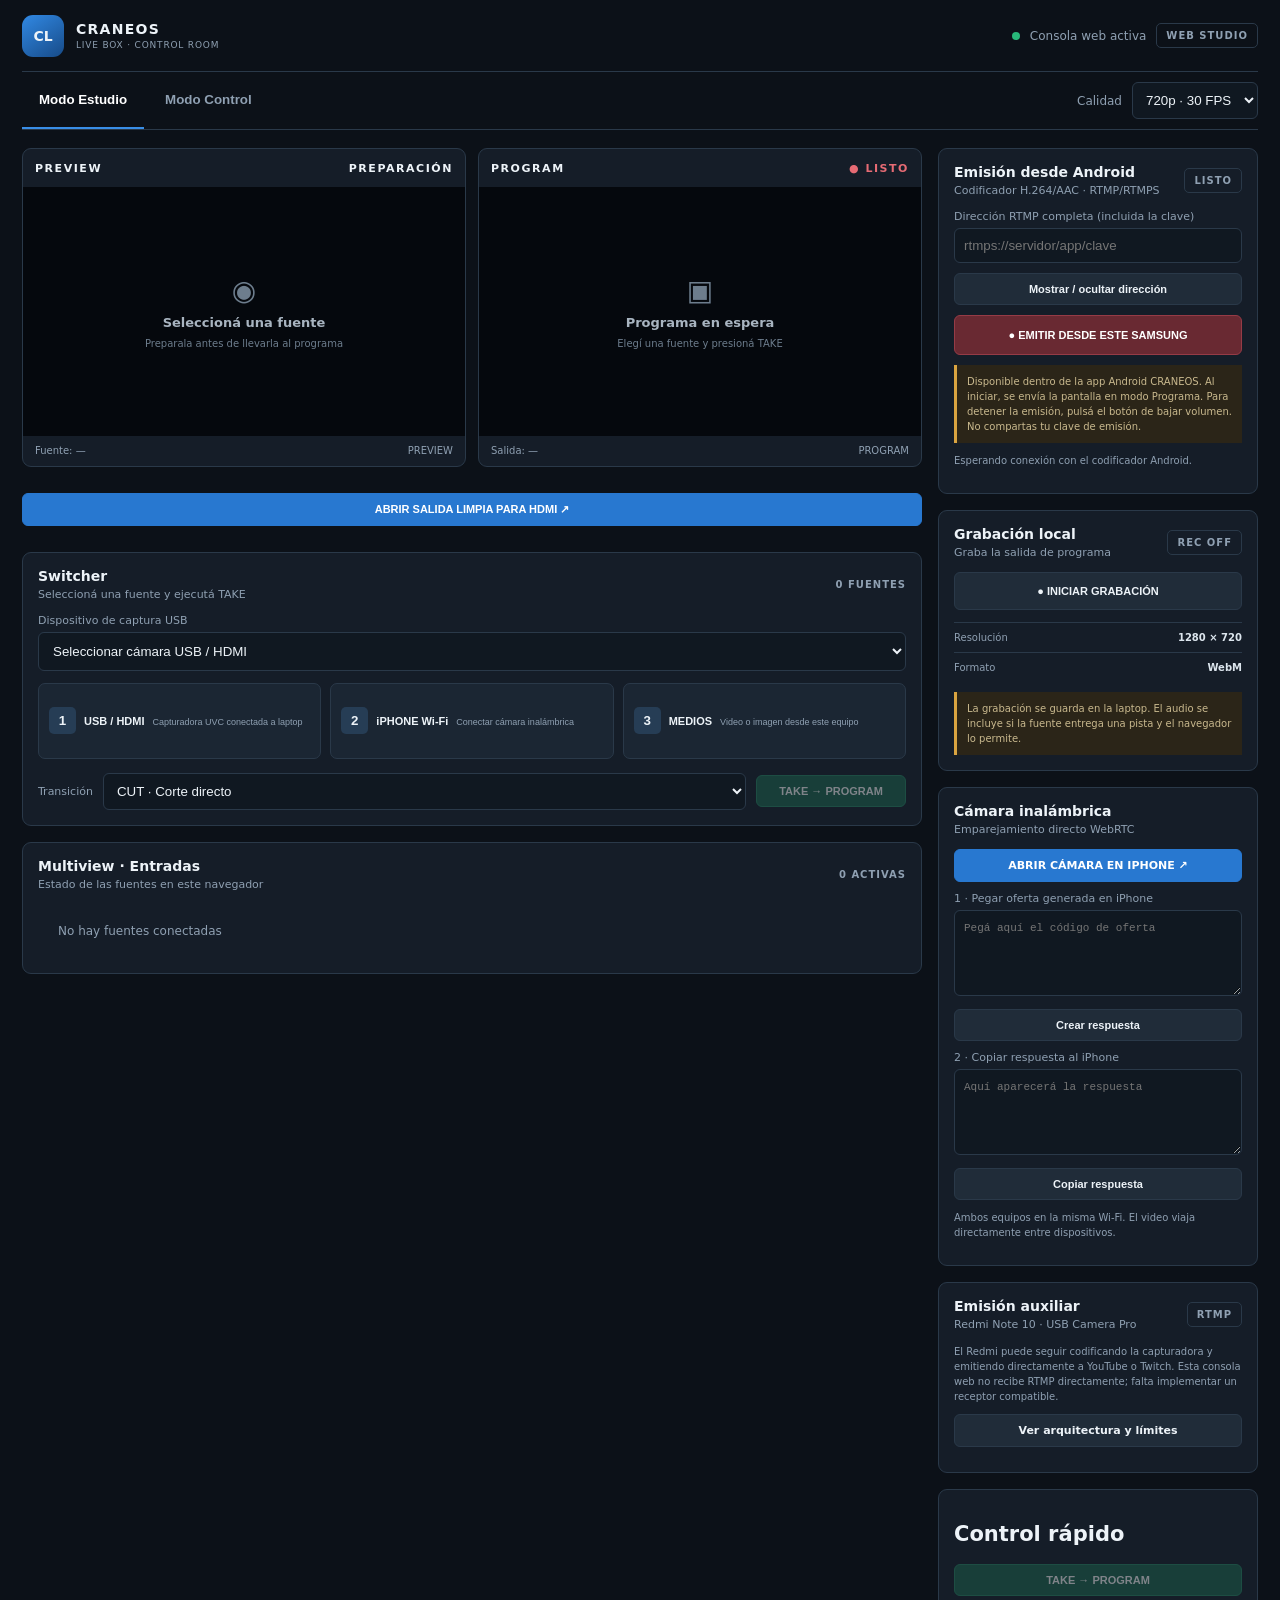
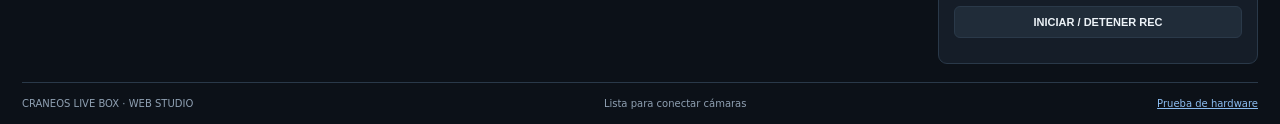
==== commit 6810a5cd: "Add clean program output control for HDMI capture" ====
--- a/index.html
+++ b/index.html
@@ -4,7 +4,7 @@
 <nav class="toolbar"><div class="mode-tabs"><button class="mode-tab active" data-mode="studio">Modo Estudio</button><button class="mode-tab" data-mode="control">Modo Control</button></div><div class="toolbar-right"><label for="monitorProfile">Calidad</label><select id="monitorProfile"><option value="720">720p · 30 FPS</option><option value="540">540p · 24 FPS</option><option value="360">360p · 15 FPS</option></select></div></nav>
 <main id="studioView" class="workspace"><section class="program-column"><div class="monitor-grid">
 <article class="monitor-card"><div class="panel-heading"><span>PREVIEW</span><span>PREPARACIÓN</span></div><div class="monitor-screen"><video id="previewVideo" autoplay muted playsinline></video><div id="previewEmpty" class="no-signal"><b>◉</b><strong>Seleccioná una fuente</strong><small>Preparala antes de llevarla al programa</small></div></div><div class="monitor-footer"><span id="previewSource">Fuente: —</span><span>PREVIEW</span></div></article>
-<article class="monitor-card"><div class="panel-heading"><span>PROGRAM</span><span id="programBadge" class="live-label">● LISTO</span></div><div class="monitor-screen"><canvas id="programCanvas" width="1280" height="720"></canvas><div id="programEmpty" class="no-signal"><b>▣</b><strong>Programa en espera</strong><small>Elegí una fuente y presioná TAKE</small></div></div><div class="monitor-footer"><span id="programSource">Salida: —</span><span>PROGRAM</span></div></article></div>
+<article class="monitor-card"><div class="panel-heading"><span>PROGRAM</span><span id="programBadge" class="live-label">● LISTO</span></div><div class="monitor-screen"><canvas id="programCanvas" width="1280" height="720"></canvas><div id="programEmpty" class="no-signal"><b>▣</b><strong>Programa en espera</strong><small>Elegí una fuente y presioná TAKE</small></div></div><div class="monitor-footer"><span id="programSource">Salida: —</span><span>PROGRAM</span></div></article></div><button id="cleanOutputButton" class="button primary full">ABRIR SALIDA LIMPIA PARA HDMI ↗</button>
 <section class="panel"><div class="section-heading"><div><h2>Switcher</h2><p>Seleccioná una fuente y ejecutá TAKE</p></div><small id="sourceCount">0 FUENTES</small></div><label class="field-label" for="videoDevice">Dispositivo de captura USB</label><select id="videoDevice" class="device-select"><option value="">Seleccionar cámara USB / HDMI</option></select><div id="sourceButtons" class="source-buttons"><button class="source-button" id="addUsb"><b>1</b><span>USB / HDMI</span><small>Capturadora UVC conectada a laptop</small></button><button class="source-button" id="phoneHelp"><b>2</b><span>iPHONE Wi-Fi</span><small>Conectar cámara inalámbrica</small></button><button class="source-button" id="addMedia"><b>3</b><span>MEDIOS</span><small>Video o imagen desde este equipo</small></button></div><input id="mediaInput" type="file" accept="video/*,image/*" hidden><div class="transition-row"><label for="transitionType">Transición</label><select id="transitionType"><option value="cut">CUT · Corte directo</option><option value="fade">FADE · Fundido</option></select><button id="takeButton" class="button take" disabled>TAKE → PROGRAM</button></div></section>
 <section class="panel"><div class="section-heading"><div><h2>Multiview · Entradas</h2><p>Estado de las fuentes en este navegador</p></div><small id="multiviewCount">0 ACTIVAS</small></div><div class="multiview-grid" id="multiview"><div class="empty-state">No hay fuentes conectadas</div></div></section></section>
 <aside class="side-column"><section class="panel" id="androidRtmpPanel"><div class="section-heading"><div><h2>Emisión desde Android</h2><p>Codificador H.264/AAC · RTMP/RTMPS</p></div><b class="status-chip" id="androidStreamBadge">LISTO</b></div><label class="field-label" for="rtmpEndpoint">Dirección RTMP completa (incluida la clave)</label><input id="rtmpEndpoint" type="password" autocomplete="off" placeholder="rtmps://servidor/app/clave"><button id="showRtmpKey" class="button full">Mostrar / ocultar dirección</button><button id="androidGoLive" class="button live full">● EMITIR DESDE ESTE SAMSUNG</button><p class="notice">Disponible dentro de la app Android CRANEOS. Al iniciar, se envía la pantalla en modo Programa. Para detener la emisión, pulsá el botón de bajar volumen. No compartas tu clave de emisión.</p><p class="muted" id="androidStreamStatus">Esperando conexión con el codificador Android.</p></section><section class="panel"><div class="section-heading"><div><h2>Grabación local</h2><p>Graba la salida de programa</p></div><b id="recordState" class="status-chip">REC OFF</b></div><button id="recordButton" class="button record">● INICIAR GRABACIÓN</button><div class="metric"><span>Resolución</span><b id="resolutionLabel">1280 × 720</b></div><div class="metric"><span>Formato</span><b>WebM</b></div><p class="notice">La grabación se guarda en la laptop. El audio se incluye si la fuente entrega una pista y el navegador lo permite.</p></section>
--- a/web/studio.css
+++ b/web/studio.css
@@ -5,3 +5,13 @@
 .device-select{display:block;width:100%;margin:5px 0 12px;background:#101821;color:var(--text);border:1px solid var(--line);border-radius:6px;padding:10px}
 
 .source-tile{display:block;width:100%;text-align:left;color:var(--text);font:inherit;cursor:pointer}.source-tile:hover{border-color:#398ee7}.source-tile:focus{outline:2px solid #398ee7;outline-offset:2px}
+
+/* Android native RTMP: clean program output for MediaProjection */
+.broadcast-output{overflow:hidden;background:#000}
+.broadcast-output .topbar,.broadcast-output .toolbar,.broadcast-output .side-column,.broadcast-output .footer,.broadcast-output .program-column>.panel,.broadcast-output .monitor-card:first-child,.broadcast-output .panel-heading,.broadcast-output .monitor-footer{display:none!important}
+.broadcast-output .app-shell{max-width:none;padding:0;margin:0}
+.broadcast-output .workspace{display:block;padding:0;margin:0}
+.broadcast-output .program-column,.broadcast-output .monitor-grid,.broadcast-output .monitor-card:nth-child(2){display:block;width:100%;height:100%;margin:0;padding:0;border:0;background:#000}
+.broadcast-output .monitor-screen{position:static;display:block;width:100%;height:100%;min-height:0;aspect-ratio:auto;background:#000}
+.broadcast-output #programCanvas{position:fixed;inset:0;width:100vw;height:100vh;object-fit:fill;background:#000}
+.broadcast-output #programEmpty{display:none!important}
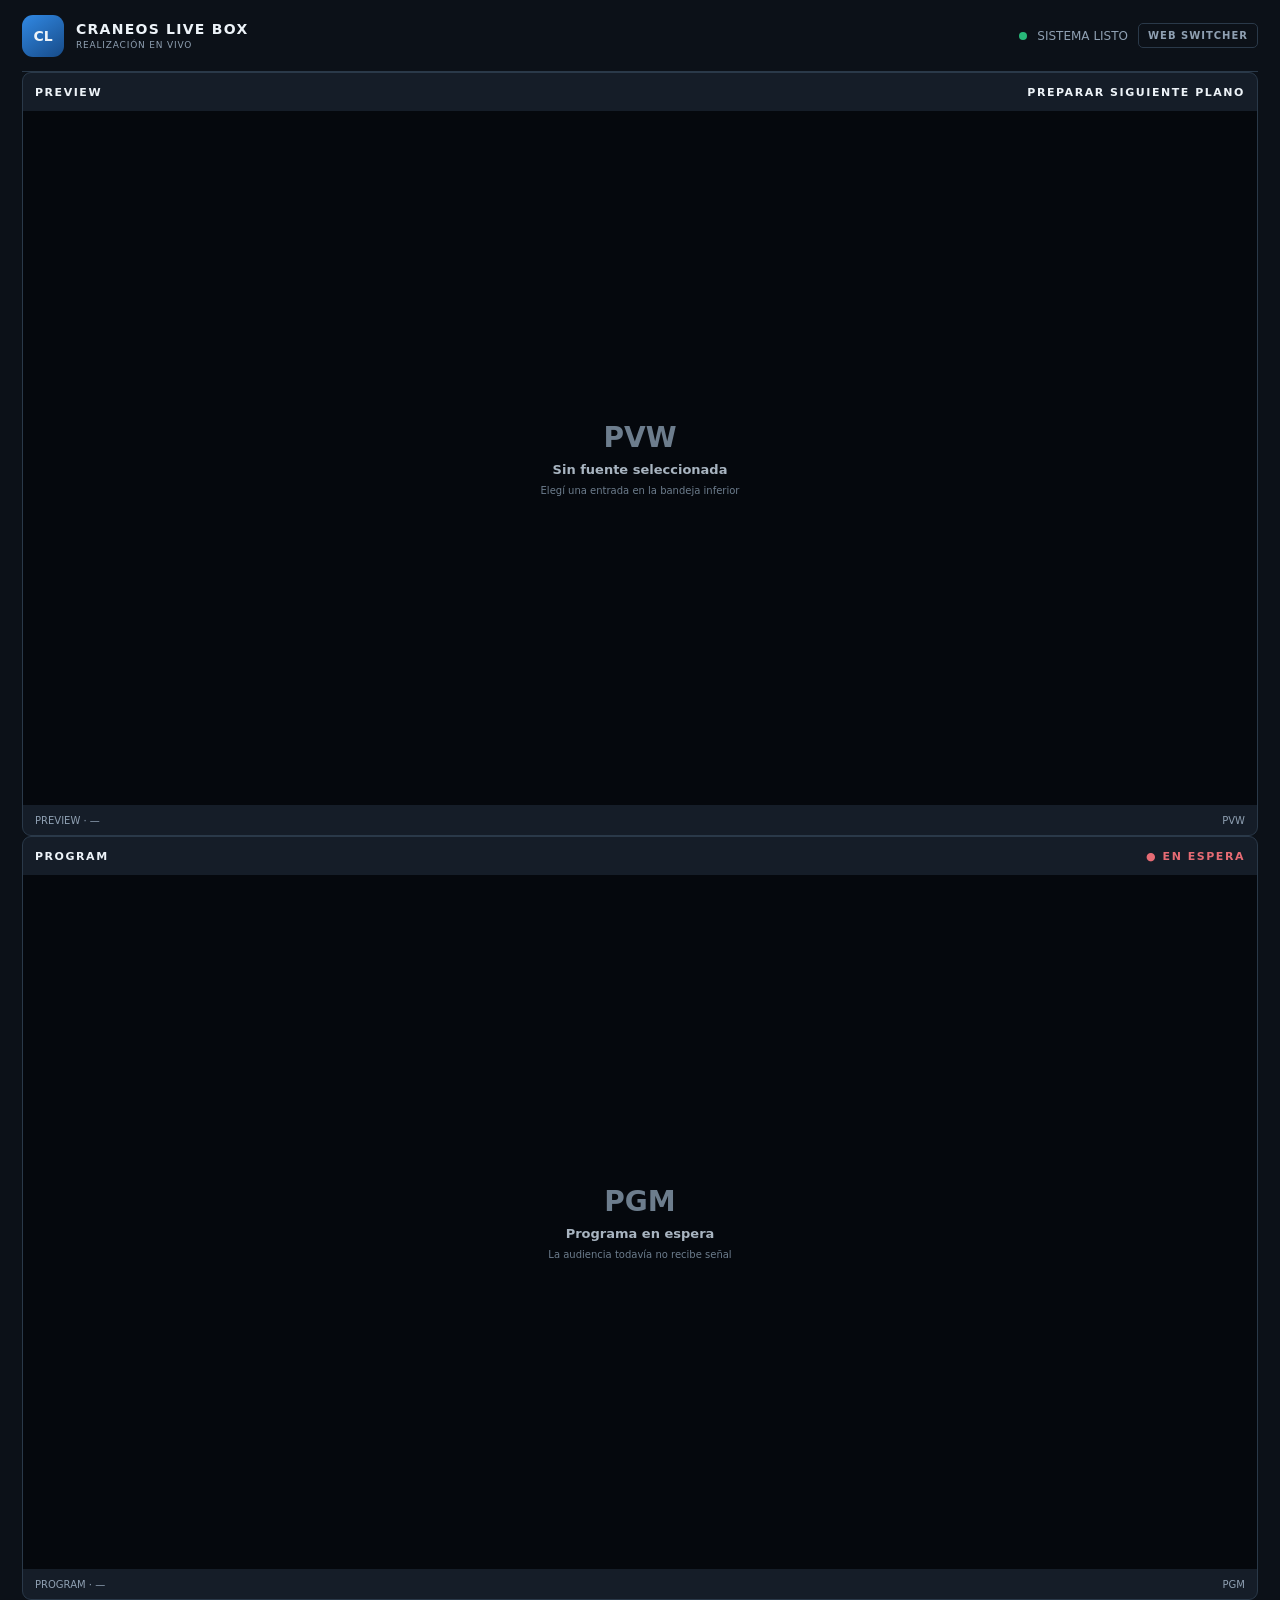
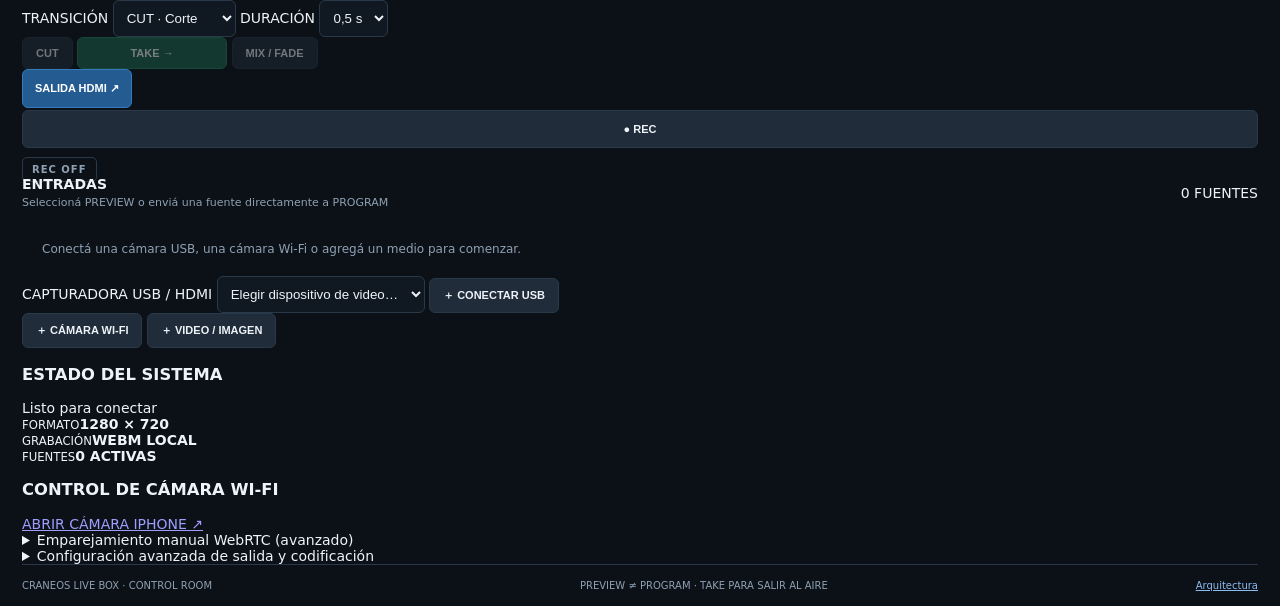
==== commit ef28a879: "Redesign web switcher control room layout" ====
--- a/index.html
+++ b/index.html
@@ -1,14 +1,74 @@
 <!doctype html>
-<html lang="es"><head><meta charset="utf-8"><meta name="viewport" content="width=device-width,initial-scale=1"><meta name="theme-color" content="#10151d"><meta name="description" content="Consola audiovisual CRANEOS LIVE BOX"><title>CRANEOS LIVE BOX · Studio</title><link rel="stylesheet" href="web/studio.css"></head><body><div class="app-shell">
-<header class="topbar"><a class="brand" href="./"><span class="brand-mark">CL</span><span><strong>CRANEOS</strong><small>LIVE BOX · CONTROL ROOM</small></span></a><div class="connection"><i class="dot online"></i><span id="connectionText">Consola web activa</span><span class="status-chip">WEB STUDIO</span></div></header>
-<nav class="toolbar"><div class="mode-tabs"><button class="mode-tab active" data-mode="studio">Modo Estudio</button><button class="mode-tab" data-mode="control">Modo Control</button></div><div class="toolbar-right"><label for="monitorProfile">Calidad</label><select id="monitorProfile"><option value="720">720p · 30 FPS</option><option value="540">540p · 24 FPS</option><option value="360">360p · 15 FPS</option></select></div></nav>
-<main id="studioView" class="workspace"><section class="program-column"><div class="monitor-grid">
-<article class="monitor-card"><div class="panel-heading"><span>PREVIEW</span><span>PREPARACIÓN</span></div><div class="monitor-screen"><video id="previewVideo" autoplay muted playsinline></video><div id="previewEmpty" class="no-signal"><b>◉</b><strong>Seleccioná una fuente</strong><small>Preparala antes de llevarla al programa</small></div></div><div class="monitor-footer"><span id="previewSource">Fuente: —</span><span>PREVIEW</span></div></article>
-<article class="monitor-card"><div class="panel-heading"><span>PROGRAM</span><span id="programBadge" class="live-label">● LISTO</span></div><div class="monitor-screen"><canvas id="programCanvas" width="1280" height="720"></canvas><div id="programEmpty" class="no-signal"><b>▣</b><strong>Programa en espera</strong><small>Elegí una fuente y presioná TAKE</small></div></div><div class="monitor-footer"><span id="programSource">Salida: —</span><span>PROGRAM</span></div></article></div><button id="cleanOutputButton" class="button primary full">ABRIR SALIDA LIMPIA PARA HDMI ↗</button>
-<section class="panel"><div class="section-heading"><div><h2>Switcher</h2><p>Seleccioná una fuente y ejecutá TAKE</p></div><small id="sourceCount">0 FUENTES</small></div><label class="field-label" for="videoDevice">Dispositivo de captura USB</label><select id="videoDevice" class="device-select"><option value="">Seleccionar cámara USB / HDMI</option></select><div id="sourceButtons" class="source-buttons"><button class="source-button" id="addUsb"><b>1</b><span>USB / HDMI</span><small>Capturadora UVC conectada a laptop</small></button><button class="source-button" id="phoneHelp"><b>2</b><span>iPHONE Wi-Fi</span><small>Conectar cámara inalámbrica</small></button><button class="source-button" id="addMedia"><b>3</b><span>MEDIOS</span><small>Video o imagen desde este equipo</small></button></div><input id="mediaInput" type="file" accept="video/*,image/*" hidden><div class="transition-row"><label for="transitionType">Transición</label><select id="transitionType"><option value="cut">CUT · Corte directo</option><option value="fade">FADE · Fundido</option></select><button id="takeButton" class="button take" disabled>TAKE → PROGRAM</button></div></section>
-<section class="panel"><div class="section-heading"><div><h2>Multiview · Entradas</h2><p>Estado de las fuentes en este navegador</p></div><small id="multiviewCount">0 ACTIVAS</small></div><div class="multiview-grid" id="multiview"><div class="empty-state">No hay fuentes conectadas</div></div></section></section>
-<aside class="side-column"><section class="panel" id="androidRtmpPanel"><div class="section-heading"><div><h2>Emisión desde Android</h2><p>Codificador H.264/AAC · RTMP/RTMPS</p></div><b class="status-chip" id="androidStreamBadge">LISTO</b></div><label class="field-label" for="rtmpEndpoint">Dirección RTMP completa (incluida la clave)</label><input id="rtmpEndpoint" type="password" autocomplete="off" placeholder="rtmps://servidor/app/clave"><button id="showRtmpKey" class="button full">Mostrar / ocultar dirección</button><button id="androidGoLive" class="button live full">● EMITIR DESDE ESTE SAMSUNG</button><p class="notice">Disponible dentro de la app Android CRANEOS. Al iniciar, se envía la pantalla en modo Programa. Para detener la emisión, pulsá el botón de bajar volumen. No compartas tu clave de emisión.</p><p class="muted" id="androidStreamStatus">Esperando conexión con el codificador Android.</p></section><section class="panel"><div class="section-heading"><div><h2>Grabación local</h2><p>Graba la salida de programa</p></div><b id="recordState" class="status-chip">REC OFF</b></div><button id="recordButton" class="button record">● INICIAR GRABACIÓN</button><div class="metric"><span>Resolución</span><b id="resolutionLabel">1280 × 720</b></div><div class="metric"><span>Formato</span><b>WebM</b></div><p class="notice">La grabación se guarda en la laptop. El audio se incluye si la fuente entrega una pista y el navegador lo permite.</p></section>
-<section class="panel"><div class="section-heading"><div><h2>Cámara inalámbrica</h2><p>Emparejamiento directo WebRTC</p></div></div><a class="button primary full" href="camera.html" target="_blank" rel="noopener">ABRIR CÁMARA EN IPHONE ↗</a><label class="field-label" for="offerInput">1 · Pegar oferta generada en iPhone</label><textarea id="offerInput" rows="4" placeholder="Pegá aquí el código de oferta"></textarea><button id="acceptOffer" class="button full">Crear respuesta</button><label class="field-label" for="answerOutput">2 · Copiar respuesta al iPhone</label><textarea id="answerOutput" rows="4" readonly placeholder="Aquí aparecerá la respuesta"></textarea><button id="copyAnswer" class="button full">Copiar respuesta</button><p class="muted">Ambos equipos en la misma Wi-Fi. El video viaja directamente entre dispositivos.</p></section>
-<section class="panel"><div class="section-heading"><div><h2>Emisión auxiliar</h2><p>Redmi Note 10 · USB Camera Pro</p></div><b class="status-chip">RTMP</b></div><p class="muted">El Redmi puede seguir codificando la capturadora y emitiendo directamente a YouTube o Twitch. Esta consola web no recibe RTMP directamente; falta implementar un receptor compatible.</p><a class="button full" href="docs/ARQUITECTURA-WEB.md">Ver arquitectura y límites</a></section><section class="panel"><h2>Control rápido</h2><button id="quickTake" class="button take full" disabled>TAKE → PROGRAM</button><button id="quickRecord" class="button full">INICIAR / DETENER REC</button></section></aside></main>
-<main id="controlView" class="control-view hidden"><section class="panel control-main"><h1>Modo Control</h1><p>Operación simplificada desde tablet o teléfono.</p><div class="control-grid"><button id="controlUsb">USB / HDMI</button><button id="controlPhone">iPHONE Wi-Fi</button><button id="controlMedia">MEDIOS</button><button id="controlTake" disabled>TAKE</button></div><button id="controlRecord" class="button full">INICIAR / DETENER REC</button><p class="notice">La capturadora se abre en el navegador del equipo al que está conectada.</p></section></main>
-<footer class="footer"><span>CRANEOS LIVE BOX · WEB STUDIO</span><span id="lastUpdate">Lista para conectar cámaras</span><a href="docs/PRUEBA-HARDWARE.md">Prueba de hardware</a></footer></div><script src="web/studio.js"></script></body></html>+<html lang="es">
+<head>
+<meta charset="utf-8"><meta name="viewport" content="width=device-width,initial-scale=1">
+<meta name="theme-color" content="#111820"><meta name="description" content="CRANEOS LIVE BOX · Consola de realización audiovisual">
+<title>CRANEOS LIVE BOX · Realización</title><link rel="stylesheet" href="web/studio.css">
+</head>
+<body>
+<div class="app-shell">
+<header class="topbar">
+ <a class="brand" href="./"><span class="brand-mark">CL</span><span><strong>CRANEOS LIVE BOX</strong><small>REALIZACIÓN EN VIVO</small></span></a>
+ <div class="connection"><i class="dot online"></i><span id="connectionText">SISTEMA LISTO</span><span class="status-chip">WEB SWITCHER</span></div>
+</header>
+<main class="control-room">
+ <section class="monitor-bank">
+  <article class="monitor-card preview-card">
+   <div class="panel-heading"><span><i class="tally tally-preview"></i> PREVIEW</span><span class="monitor-subtitle">PREPARAR SIGUIENTE PLANO</span></div>
+   <div class="monitor-screen"><video id="previewVideo" autoplay muted playsinline></video><div id="previewEmpty" class="no-signal"><b>PVW</b><strong>Sin fuente seleccionada</strong><small>Elegí una entrada en la bandeja inferior</small></div></div>
+   <div class="monitor-footer"><span id="previewSource">PREVIEW · —</span><span class="bus-label preview-bus">PVW</span></div>
+  </article>
+  <article class="monitor-card program-card">
+   <div class="panel-heading"><span><i class="tally tally-program"></i> PROGRAM</span><span id="programBadge" class="live-label">● EN ESPERA</span></div>
+   <div class="monitor-screen"><canvas id="programCanvas" width="1280" height="720"></canvas><div id="programEmpty" class="no-signal"><b>PGM</b><strong>Programa en espera</strong><small>La audiencia todavía no recibe señal</small></div></div>
+   <div class="monitor-footer"><span id="programSource">PROGRAM · —</span><span class="bus-label program-bus">PGM</span></div>
+  </article>
+ </section>
+ <section class="switcher-strip">
+  <div class="transition-settings">
+   <label for="transitionType">TRANSICIÓN</label>
+   <select id="transitionType"><option value="cut">CUT · Corte</option><option value="fade">MIX · Fundido</option></select>
+   <label for="transitionDuration">DURACIÓN</label>
+   <select id="transitionDuration"><option value="300">0,3 s</option><option value="500" selected>0,5 s</option><option value="1000">1 s</option><option value="1500">1,5 s</option></select>
+  </div>
+  <div class="switcher-actions">
+   <button id="cutButton" class="button cut-button" disabled>CUT</button>
+   <button id="takeButton" class="button take" disabled>TAKE <span>→</span></button>
+   <button id="fadeButton" class="button fade-button" disabled>MIX / FADE</button>
+  </div>
+  <div class="output-actions">
+   <button id="cleanOutputButton" class="button secondary">SALIDA HDMI ↗</button>
+   <button id="recordButton" class="button record">● REC</button>
+   <span id="recordState" class="status-chip">REC OFF</span>
+  </div>
+ </section>
+ <section class="inputs-panel">
+  <div class="section-heading"><div><h2>ENTRADAS</h2><p>Seleccioná PREVIEW o enviá una fuente directamente a PROGRAM</p></div><span id="sourceCount" class="count-label">0 FUENTES</span></div>
+  <div class="input-bank" id="multiview"><div class="empty-state">Conectá una cámara USB, una cámara Wi-Fi o agregá un medio para comenzar.</div></div>
+  <div class="input-tools">
+   <div class="input-tool-group">
+    <label for="videoDevice">CAPTURADORA USB / HDMI</label>
+    <select id="videoDevice"><option value="">Elegir dispositivo de video…</option></select>
+    <button id="addUsb" class="button secondary">＋ CONECTAR USB</button>
+   </div>
+   <button id="phoneHelp" class="button secondary">＋ CÁMARA WI-FI</button>
+   <button id="addMedia" class="button secondary">＋ VIDEO / IMAGEN</button>
+   <input id="mediaInput" type="file" accept="video/*,image/*" hidden>
+  </div>
+ </section>
+ <section class="lower-dock">
+  <article class="dock-panel"><div class="dock-heading"><h3>ESTADO DEL SISTEMA</h3><span id="lastUpdate">Listo para conectar</span></div><div class="system-metrics"><div><small>FORMATO</small><b id="resolutionLabel">1280 × 720</b></div><div><small>GRABACIÓN</small><b id="recordFormat">WEBM LOCAL</b></div><div><small>FUENTES</small><b id="multiviewCount">0 ACTIVAS</b></div></div></article>
+  <article class="dock-panel"><div class="dock-heading"><h3>CONTROL DE CÁMARA WI-FI</h3><a href="camera.html" target="_blank" rel="noopener">ABRIR CÁMARA IPHONE ↗</a></div><details><summary>Emparejamiento manual WebRTC (avanzado)</summary><label class="field-label" for="offerInput">Oferta generada en el iPhone</label><textarea id="offerInput" rows="3" placeholder="Pegá aquí el código de oferta"></textarea><button id="acceptOffer" class="button secondary">CREAR RESPUESTA</button><label class="field-label" for="answerOutput">Respuesta para copiar al iPhone</label><textarea id="answerOutput" rows="3" readonly></textarea><button id="copyAnswer" class="button secondary">COPIAR RESPUESTA</button></details></article>
+ </section>
+ <section class="advanced-dock">
+  <details><summary>Configuración avanzada de salida y codificación</summary>
+   <p class="muted">La versión web realiza la mezcla visual. Para emitir RTMP podés usar el Redmi Note 10 con USB Camera Pro y la capturadora conectada a la salida HDMI de la laptop.</p>
+   <label class="field-label" for="monitorProfile">Resolución del programa</label><select id="monitorProfile"><option value="720">720p · 30 FPS</option><option value="540">540p · 24 FPS</option><option value="360">360p · 15 FPS</option></select>
+   <div id="androidRtmpPanel" class="android-note"><b>Emisión nativa Android</b><p id="androidStreamStatus">No disponible en navegador. Esta función requiere la app Android.</p></div>
+  </details>
+ </section>
+</main>
+<footer class="footer"><span>CRANEOS LIVE BOX · CONTROL ROOM</span><span>PREVIEW ≠ PROGRAM · TAKE PARA SALIR AL AIRE</span><a href="docs/ARQUITECTURA-WEB.md">Arquitectura</a></footer>
+</div>
+<script src="web/studio.js"></script>
+</body></html>
--- a/web/studio.css
+++ b/web/studio.css
@@ -15,3 +15,5 @@
 .broadcast-output .monitor-screen{position:static;display:block;width:100%;height:100%;min-height:0;aspect-ratio:auto;background:#000}
 .broadcast-output #programCanvas{position:fixed;inset:0;width:100vw;height:100vh;object-fit:fill;background:#000}
 .broadcast-output #programEmpty{display:none!important}
+
+#cleanOutputButton{margin:0 0 2px;padding:12px;background:#245b91;border-color:#367bb9;color:#fff}@media(max-width:650px){#cleanOutputButton{width:100%}}
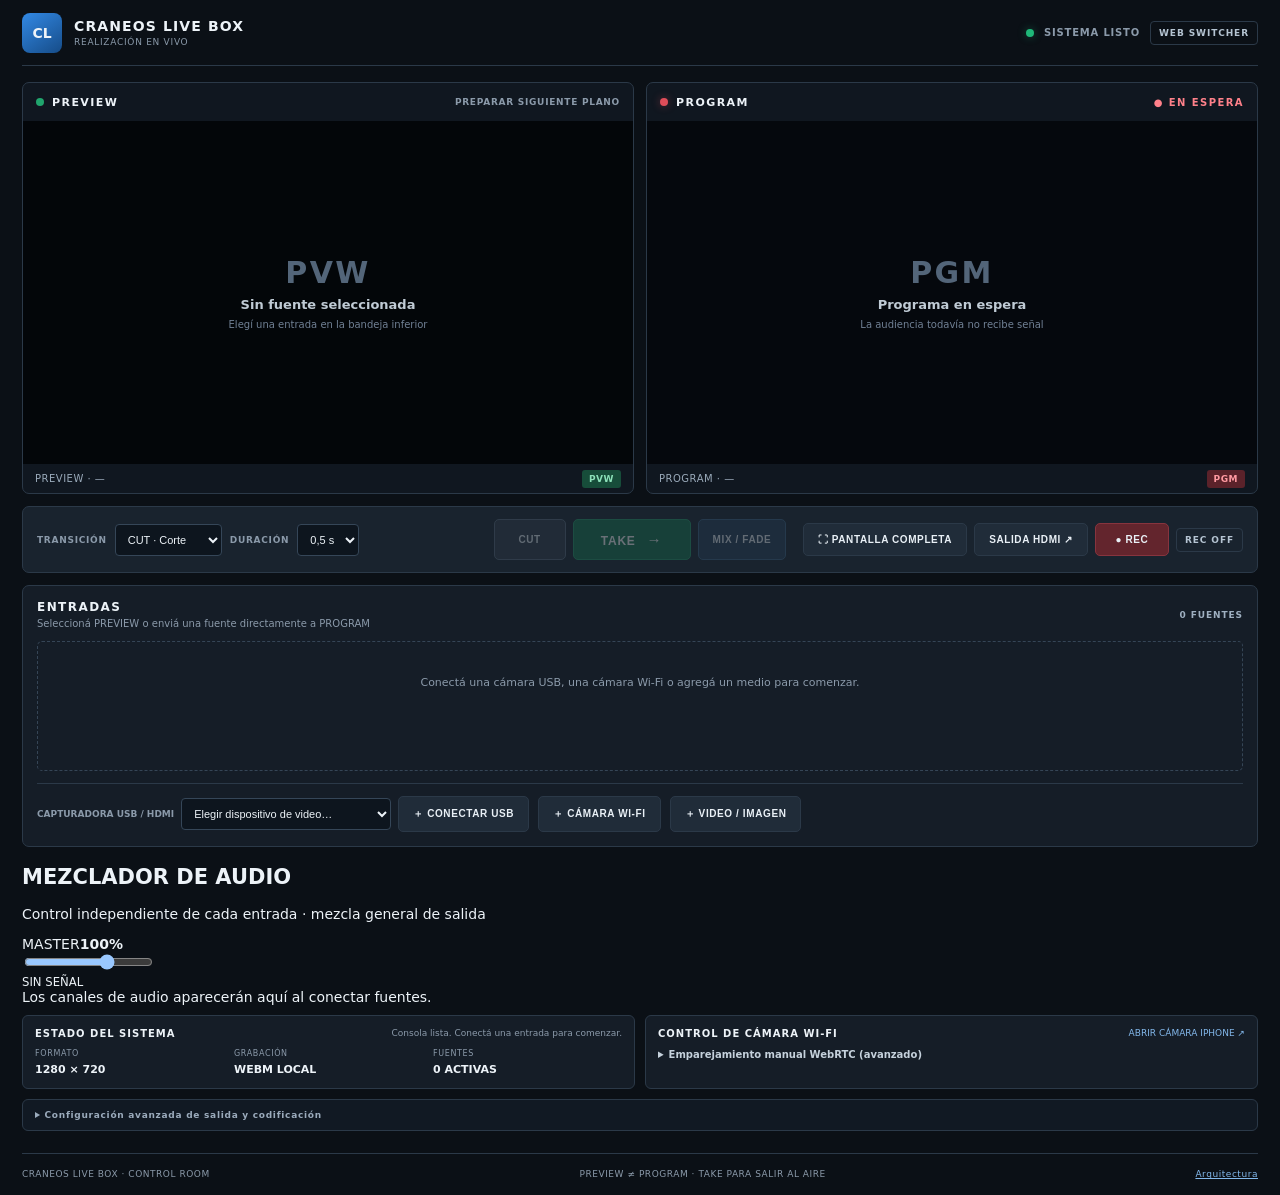
==== commit 2cb04791: "Add YoloBox-inspired audio mixer and fullscreen controls" ====
--- a/index.html
+++ b/index.html
@@ -37,6 +37,7 @@
    <button id="fadeButton" class="button fade-button" disabled>MIX / FADE</button>
   </div>
   <div class="output-actions">
+   <button id="fullscreenButton" class="button secondary" title="Pantalla completa">⛶ PANTALLA COMPLETA</button>
    <button id="cleanOutputButton" class="button secondary">SALIDA HDMI ↗</button>
    <button id="recordButton" class="button record">● REC</button>
    <span id="recordState" class="status-chip">REC OFF</span>
@@ -56,6 +57,11 @@
    <input id="mediaInput" type="file" accept="video/*,image/*" hidden>
   </div>
  </section>
+ <section class="audio-panel" id="audioPanel">
+  <div class="audio-panel-head"><div><h2>MEZCLADOR DE AUDIO</h2><p>Control independiente de cada entrada · mezcla general de salida</p></div><div class="master-block"><div class="master-title"><span>MASTER</span><strong id="masterValue">100%</strong></div><input id="masterGain" type="range" min="0" max="150" value="100" aria-label="Volumen maestro"><div class="master-meter"><span id="masterMeterFill"></span></div><small id="masterDb">SIN SEÑAL</small></div></div>
+  <div class="audio-channels" id="audioChannels"><div class="audio-empty">Los canales de audio aparecerán aquí al conectar fuentes.</div></div>
+  <audio id="audioMonitor" autoplay></audio>
+ </section>
  <section class="lower-dock">
   <article class="dock-panel"><div class="dock-heading"><h3>ESTADO DEL SISTEMA</h3><span id="lastUpdate">Listo para conectar</span></div><div class="system-metrics"><div><small>FORMATO</small><b id="resolutionLabel">1280 × 720</b></div><div><small>GRABACIÓN</small><b id="recordFormat">WEBM LOCAL</b></div><div><small>FUENTES</small><b id="multiviewCount">0 ACTIVAS</b></div></div></article>
   <article class="dock-panel"><div class="dock-heading"><h3>CONTROL DE CÁMARA WI-FI</h3><a href="camera.html" target="_blank" rel="noopener">ABRIR CÁMARA IPHONE ↗</a></div><details><summary>Emparejamiento manual WebRTC (avanzado)</summary><label class="field-label" for="offerInput">Oferta generada en el iPhone</label><textarea id="offerInput" rows="3" placeholder="Pegá aquí el código de oferta"></textarea><button id="acceptOffer" class="button secondary">CREAR RESPUESTA</button><label class="field-label" for="answerOutput">Respuesta para copiar al iPhone</label><textarea id="answerOutput" rows="3" readonly></textarea><button id="copyAnswer" class="button secondary">COPIAR RESPUESTA</button></details></article>
--- a/web/studio.css
+++ b/web/studio.css
@@ -1,19 +1,7 @@
-:root{color-scheme:dark;--bg:#0c1118;--panel:#151d28;--panel2:#1b2633;--line:#2a3949;--text:#edf3f8;--muted:#8fa0b2;--blue:#2878d0;--green:#28b879;--red:#d94d58;--amber:#d9a441;font-family:Inter,system-ui,sans-serif}*{box-sizing:border-box}body{margin:0;background:var(--bg);color:var(--text);font-size:14px}.app-shell{max-width:1600px;margin:auto;padding:0 22px}.topbar,.toolbar,.connection,.brand,.toolbar-right,.mode-tabs,.section-heading,.panel-heading,.monitor-footer,.transition-row,.metric,.footer{display:flex;align-items:center}.topbar{height:72px;justify-content:space-between;border-bottom:1px solid var(--line)}.brand{gap:12px;color:var(--text);text-decoration:none}.brand-mark{width:42px;height:42px;display:grid;place-items:center;border-radius:11px;background:linear-gradient(145deg,#3189e4,#174b88);font-weight:900}.brand strong,.brand small{display:block;letter-spacing:.09em}.brand small{font-size:9px;color:var(--muted);margin-top:3px}.connection{gap:10px;color:var(--muted);font-size:12px}.dot{width:8px;height:8px;border-radius:50%;background:var(--red)}.dot.online{background:var(--green)}.toolbar{height:58px;justify-content:space-between;border-bottom:1px solid var(--line)}.mode-tabs{height:100%;gap:4px}.mode-tab{height:100%;padding:0 17px;border:0;border-bottom:2px solid transparent;background:none;color:var(--muted);font-weight:700}.mode-tab.active{color:white;border-bottom-color:#398ee7}.toolbar-right{gap:10px;color:var(--muted);font-size:12px}.toolbar select,select,input{background:#101821;color:var(--text);border:1px solid var(--line);border-radius:6px;padding:9px}.status-chip,.section-heading>small{font-size:10px;letter-spacing:.1em;color:var(--muted);font-weight:800}.status-chip{padding:6px 9px;border:1px solid var(--line);border-radius:5px}.workspace{display:grid;grid-template-columns:minmax(0,1fr) 320px;gap:16px;padding:18px 0}.program-column,.side-column{display:flex;flex-direction:column;gap:16px}.monitor-grid{display:grid;grid-template-columns:1fr 1fr;gap:12px}.monitor-card,.panel{background:var(--panel);border:1px solid var(--line);border-radius:9px;overflow:hidden}.panel{padding:15px}.panel-heading{height:38px;padding:0 12px;justify-content:space-between;font-size:11px;font-weight:900;letter-spacing:.14em}.monitor-screen{aspect-ratio:16/9;background:#070b10;display:grid;place-items:center}.no-signal{display:flex;align-items:center;flex-direction:column;gap:8px;color:#6d7d8d;text-align:center}.no-signal b{font-size:28px}.no-signal strong{font-size:13px;color:#a8b4c0}.no-signal small{font-size:10px}.live-label{color:#e66b74}.monitor-footer{height:30px;padding:0 12px;justify-content:space-between;color:var(--muted);font-size:10px}.section-heading{justify-content:space-between;margin-bottom:13px}.section-heading h2{font-size:14px;margin:0 0 4px}.section-heading p{font-size:11px;color:var(--muted);margin:0}.source-buttons,.multiview-grid{display:grid;grid-template-columns:repeat(4,1fr);gap:9px}.source-button{display:flex;align-items:center;gap:8px;text-align:left;padding:10px;background:var(--panel2);border:1px solid var(--line);border-radius:7px;color:var(--text)}.source-button b{display:grid;place-items:center;width:27px;height:27px;background:#263d55;border-radius:5px}.source-button span,.source-button small{display:block}.source-button span{font-size:11px;font-weight:800}.source-button small{font-size:9px;color:var(--muted);margin-top:3px}.transition-row{gap:10px;margin-top:14px;color:var(--muted);font-size:11px}.transition-row select{flex:1}.button{border:1px solid var(--line);border-radius:6px;padding:9px 13px;background:#202c39;color:var(--text);font-weight:800;font-size:11px;cursor:pointer}.primary{background:var(--blue);border-color:var(--blue);color:white}.take{background:#1c684e;border-color:#278965;color:white;min-width:150px}.live{background:#692932;border-color:#963b46;color:white;width:100%;padding:13px;margin:5px 0 8px}.record{width:100%;padding:12px;margin-bottom:12px}.button:disabled,button:disabled{opacity:.45;cursor:not-allowed}.source-tile{background:#101821;border:1px solid var(--line);border-radius:7px;overflow:hidden;padding-bottom:9px}.tile-screen{aspect-ratio:16/9;background:#080d13;display:grid;place-items:center;color:#526477;font-size:25px;font-weight:900}.source-tile strong,.source-tile small{display:block;margin:7px 9px 0;font-size:10px}.source-tile small{color:var(--muted);margin-top:3px}.metric{justify-content:space-between;border-top:1px solid var(--line);padding:9px 0;font-size:10px;color:var(--muted)}.metric b{color:#dce5ed}.notice{background:#2b2518;border-left:3px solid var(--amber);padding:9px 10px;color:#c9b98e;font-size:10px;line-height:1.5;margin:10px 0 0}.field-label{display:block;color:var(--muted);font-size:11px;margin:10px 0 5px}.side-column input,.side-column select{width:100%}.full{width:100%;margin:10px 0}.muted{display:block;font-size:10px;color:var(--muted);line-height:1.5}.scene-list{display:grid;gap:6px}.scene-list button{padding:10px;background:#101821;border:1px solid var(--line);border-radius:5px;color:#cbd5df;text-align:left;font-size:10px}.audio-line{display:flex;align-items:center;justify-content:space-between;color:var(--muted);font-size:10px;margin:12px 0}.audio-line span{width:55%;height:7px;background:#0b1118;border-radius:5px}.hidden{display:none!important}.control-view{padding:25px 0}.control-main{max-width:700px;margin:auto}.control-main h1{font-size:22px}.control-main p{color:var(--muted)}.control-grid{display:grid;grid-template-columns:repeat(4,1fr);gap:10px;margin:18px 0}.control-grid button{padding:22px 8px;background:var(--panel2);border:1px solid var(--line);border-radius:8px;color:white;font-weight:800}.footer{min-height:42px;border-top:1px solid var(--line);justify-content:space-between;color:var(--muted);font-size:10px}.footer a{color:#8bbcf0}dialog{background:var(--panel);color:var(--text);border:1px solid var(--line);border-radius:10px;max-width:440px;width:calc(100% - 30px);padding:22px}dialog::backdrop{background:#000b}dialog p,dialog small{color:var(--muted);font-size:12px;line-height:1.5}dialog label{display:block;margin:16px 0 6px;font-size:12px}dialog input{width:100%}.dialog-actions{display:flex;justify-content:flex-end;gap:8px;margin:18px 0 10px}@media(max-width:1000px){.workspace{grid-template-columns:1fr}.side-column{display:grid;grid-template-columns:repeat(2,minmax(0,1fr))}}@media(max-width:650px){.app-shell{padding:0 12px}.connection #connectionText{display:none}.toolbar{height:auto;align-items:flex-start;flex-direction:column;padding:7px 0;gap:8px}.toolbar-right{flex-wrap:wrap}.monitor-grid{grid-template-columns:1fr}.source-buttons,.multiview-grid{grid-template-columns:repeat(2,1fr)}.side-column{display:flex}.footer{flex-wrap:wrap;gap:8px;padding:10px 0}.control-grid{grid-template-columns:repeat(2,1fr)}}
-/* Web Studio capture and phone pairing */
-.monitor-screen{position:relative;overflow:hidden}.monitor-screen video,.monitor-screen canvas{position:absolute;inset:0;width:100%;height:100%;object-fit:contain;background:#05080d}.monitor-screen canvas{object-fit:fill}.monitor-screen .no-signal{position:relative;z-index:2;pointer-events:none}.source-buttons{grid-template-columns:repeat(3,minmax(0,1fr))}.source-button{min-height:76px;cursor:pointer}.source-button:hover{border-color:#398ee7}.empty-state{color:var(--muted);padding:20px;font-size:12px}.side-column textarea,.control-main textarea{width:100%;resize:vertical;background:#101821;color:var(--text);border:1px solid var(--line);border-radius:6px;padding:9px;font:11px/1.5 ui-monospace,monospace}.full{display:block;text-align:center;text-decoration:none}.control-main .button{display:block;text-align:center;text-decoration:none}@media(max-width:650px){.source-buttons{grid-template-columns:1fr}.monitor-screen{min-height:160px}}
-
-.device-select{display:block;width:100%;margin:5px 0 12px;background:#101821;color:var(--text);border:1px solid var(--line);border-radius:6px;padding:10px}
-
-.source-tile{display:block;width:100%;text-align:left;color:var(--text);font:inherit;cursor:pointer}.source-tile:hover{border-color:#398ee7}.source-tile:focus{outline:2px solid #398ee7;outline-offset:2px}
-
-/* Android native RTMP: clean program output for MediaProjection */
-.broadcast-output{overflow:hidden;background:#000}
-.broadcast-output .topbar,.broadcast-output .toolbar,.broadcast-output .side-column,.broadcast-output .footer,.broadcast-output .program-column>.panel,.broadcast-output .monitor-card:first-child,.broadcast-output .panel-heading,.broadcast-output .monitor-footer{display:none!important}
-.broadcast-output .app-shell{max-width:none;padding:0;margin:0}
-.broadcast-output .workspace{display:block;padding:0;margin:0}
-.broadcast-output .program-column,.broadcast-output .monitor-grid,.broadcast-output .monitor-card:nth-child(2){display:block;width:100%;height:100%;margin:0;padding:0;border:0;background:#000}
-.broadcast-output .monitor-screen{position:static;display:block;width:100%;height:100%;min-height:0;aspect-ratio:auto;background:#000}
-.broadcast-output #programCanvas{position:fixed;inset:0;width:100vw;height:100vh;object-fit:fill;background:#000}
-.broadcast-output #programEmpty{display:none!important}
-
-#cleanOutputButton{margin:0 0 2px;padding:12px;background:#245b91;border-color:#367bb9;color:#fff}@media(max-width:650px){#cleanOutputButton{width:100%}}
+:root{color-scheme:dark;--bg:#0b1016;--panel:#151d27;--panel2:#1b2632;--line:#2b3948;--text:#edf3f8;--muted:#8b9aaa;--blue:#3286df;--green:#1fb879;--red:#df4d59;--amber:#d7a444;font-family:Inter,system-ui,-apple-system,BlinkMacSystemFont,"Segoe UI",sans-serif}
+*{box-sizing:border-box}body{margin:0;background:var(--bg);color:var(--text);font-size:14px}.app-shell{max-width:1680px;margin:auto;padding:0 22px}.topbar{height:66px;display:flex;align-items:center;justify-content:space-between;border-bottom:1px solid var(--line)}.brand{display:flex;align-items:center;gap:12px;color:var(--text);text-decoration:none}.brand-mark{width:40px;height:40px;display:grid;place-items:center;border-radius:8px;background:linear-gradient(145deg,#3289e5,#164c88);font-weight:900}.brand strong,.brand small{display:block;letter-spacing:.08em}.brand strong{font-size:14px}.brand small{font-size:9px;color:var(--muted);margin-top:3px}.connection{display:flex;align-items:center;gap:10px;color:var(--muted);font-size:10px;font-weight:800;letter-spacing:.08em}.dot{width:8px;height:8px;border-radius:50%;background:var(--green);box-shadow:0 0 9px #1fb87966}.status-chip{font-size:9px;font-weight:900;letter-spacing:.1em;color:#b5c4d2;border:1px solid var(--line);border-radius:4px;padding:6px 8px}
+.control-room{padding:16px 0 22px}.monitor-bank{display:grid;grid-template-columns:1fr 1fr;gap:12px}.monitor-card{min-width:0;background:#101720;border:1px solid var(--line);border-radius:7px;overflow:hidden}.panel-heading{height:38px;padding:0 13px;display:flex;align-items:center;justify-content:space-between;font-size:11px;font-weight:900;letter-spacing:.13em}.panel-heading>span:first-child{display:flex;align-items:center;gap:8px}.monitor-subtitle{font-size:9px;color:var(--muted);letter-spacing:.08em}.tally{display:inline-block;width:8px;height:8px;border-radius:50%}.tally-preview{background:#20a56d}.tally-program{background:var(--red);box-shadow:0 0 8px #df4d5966}.monitor-screen{position:relative;aspect-ratio:16/9;background:#030609;overflow:hidden;display:grid;place-items:center}.monitor-screen video,.monitor-screen canvas{position:absolute;inset:0;width:100%;height:100%;object-fit:contain;background:#030609}.monitor-screen canvas{object-fit:fill}.no-signal{position:relative;z-index:2;display:flex;flex-direction:column;align-items:center;gap:7px;color:#8292a3;text-align:center;pointer-events:none}.no-signal b{font-size:30px;font-weight:900;letter-spacing:.08em;color:#536579}.no-signal strong{font-size:13px;color:#c0cbd5}.no-signal small{font-size:10px;color:#718195}.monitor-footer{height:29px;padding:0 12px;display:flex;align-items:center;justify-content:space-between;font-size:10px;color:#9aaaba;letter-spacing:.05em}.bus-label{font-size:9px;font-weight:900;padding:4px 7px;border-radius:3px}.preview-bus{background:#174d3a;color:#8ce0b9}.program-bus{background:#5b222a;color:#ff9aa2}.live-label{font-size:10px;font-weight:900;color:#ff818a}.live-label.on-air{color:#ff5a65}
+.switcher-strip{display:grid;grid-template-columns:minmax(220px,1fr) auto minmax(250px,1fr);gap:15px;align-items:center;margin:12px 0;padding:12px 14px;background:#19232e;border:1px solid var(--line);border-radius:7px}.transition-settings{display:flex;align-items:center;gap:8px;flex-wrap:wrap}.transition-settings label{font-size:9px;color:var(--muted);font-weight:900;letter-spacing:.08em}.transition-settings select,.input-tool-group select,.advanced-dock select{background:#0d151e;color:var(--text);border:1px solid #354658;border-radius:4px;padding:8px;font-size:11px}.switcher-actions{display:flex;gap:7px;justify-content:center}.button{cursor:pointer;border:1px solid var(--line);border-radius:5px;padding:10px 14px;background:#24313e;color:#e9f0f6;font-size:10px;font-weight:900;letter-spacing:.06em}.button:disabled{opacity:.35;cursor:not-allowed}.button:hover:not(:disabled){filter:brightness(1.16)}.cut-button{background:#303c49;border-color:#596a7c;min-width:72px}.take{background:#16784f;border-color:#249967;color:white;min-width:118px;font-size:12px;padding:11px 18px}.take span{font-size:15px;margin-left:7px}.fade-button{background:#263e56;border-color:#3c6284}.output-actions{display:flex;align-items:center;justify-content:flex-end;gap:7px}.secondary{background:#202c39}.record{background:#63252d;border-color:#87343e;min-width:74px}.record.recording{background:#c52f3c;border-color:#f15a66;animation:pulse 1.3s infinite}.@keyframes pulse{50%{filter:brightness(1.4)}}.inputs-panel{background:var(--panel);border:1px solid var(--line);border-radius:7px;padding:14px}.section-heading{display:flex;align-items:center;justify-content:space-between;margin-bottom:12px}.section-heading h2{margin:0 0 4px;font-size:12px;letter-spacing:.12em}.section-heading p{margin:0;color:var(--muted);font-size:10px}.count-label{font-size:9px;color:#9fb0c1;font-weight:900;letter-spacing:.1em}.input-bank{display:grid;grid-template-columns:repeat(5,minmax(140px,1fr));gap:9px;min-height:130px}.input-tile{min-width:0;overflow:hidden;background:#0d151e;border:1px solid #304052;border-radius:6px}.input-tile.is-preview{border:2px solid #20b77a}.input-tile.is-program{box-shadow:inset 0 0 0 2px #df4d59}.input-thumb{position:relative;aspect-ratio:16/9;background:#03070b;overflow:hidden}.input-thumb video{width:100%;height:100%;object-fit:cover}.input-number{position:absolute;top:6px;left:6px;background:#000b;color:white;font-size:9px;padding:3px 5px;border-radius:3px}.tally-mini{position:absolute;top:7px;right:7px;width:8px;height:8px;border-radius:50%;background:#5d6c7a}.is-preview .tally-mini{background:#20b77a}.is-program .tally-mini{background:#e24d59}.input-info{padding:7px 8px 5px}.input-info strong,.input-info small{display:block;overflow:hidden;text-overflow:ellipsis;white-space:nowrap}.input-info strong{font-size:10px}.input-info small{font-size:9px;color:var(--muted);margin-top:3px}.input-bus-actions{display:grid;grid-template-columns:1fr 1fr;gap:5px;padding:6px 7px 8px}.bus-select{border:1px solid #344556;background:#1a2937;color:#d8e4ef;border-radius:3px;padding:7px 3px;font-size:9px;font-weight:900;cursor:pointer}.pvw-select{color:#7edcb1}.pgm-select{color:#ff9ca4}.input-tile.is-preview .pvw-select{background:#14553c;border-color:#20a56d;color:#fff}.input-tile.is-program .pgm-select{background:#66232c;border-color:#df4d59;color:#fff}.input-tools{display:flex;align-items:flex-end;gap:9px;flex-wrap:wrap;border-top:1px solid var(--line);padding-top:12px;margin-top:12px}.input-tool-group{display:flex;align-items:center;gap:7px;flex-wrap:wrap}.input-tool-group label{font-size:9px;color:var(--muted);font-weight:900}.input-tool-group select{min-width:210px}.input-tools>.button{min-height:34px}.empty-state{grid-column:1/-1;padding:34px 10px;text-align:center;color:var(--muted);font-size:11px;border:1px dashed #354556;border-radius:5px}
+.lower-dock{display:grid;grid-template-columns:1fr 1fr;gap:10px;margin-top:10px}.dock-panel{background:var(--panel);border:1px solid var(--line);border-radius:6px;padding:12px}.dock-heading{display:flex;align-items:center;justify-content:space-between;gap:10px;margin-bottom:10px}.dock-heading h3{margin:0;font-size:10px;letter-spacing:.1em}.dock-heading span,.dock-heading a{font-size:9px;color:var(--muted);text-decoration:none}.dock-heading a{color:#83b8eb}.system-metrics{display:grid;grid-template-columns:repeat(3,1fr);gap:10px}.system-metrics small,.system-metrics b{display:block}.system-metrics small{font-size:8px;color:var(--muted);letter-spacing:.08em}.system-metrics b{font-size:11px;margin-top:5px}.dock-panel details,.advanced-dock details{font-size:10px;color:var(--muted)}summary{cursor:pointer;font-weight:800;color:#c5d1dc}.field-label{display:block;font-size:10px;color:var(--muted);margin:9px 0 5px}.dock-panel textarea{width:100%;background:#0d151e;color:var(--text);border:1px solid var(--line);border-radius:4px;padding:8px;font:10px/1.4 ui-monospace,monospace}.dock-panel details .button{margin:7px 0}.advanced-dock{margin-top:10px;padding:10px 12px;background:#111923;border:1px solid var(--line);border-radius:6px}.advanced-dock summary{font-size:9px;color:#9babbc;letter-spacing:.08em}.advanced-dock p{font-size:10px;line-height:1.5;color:var(--muted)}.advanced-dock select{display:block;margin-top:7px}.android-note{padding:8px 0}.android-note b{font-size:10px;color:#c4d1dd}.footer{min-height:42px;border-top:1px solid var(--line);display:flex;align-items:center;justify-content:space-between;gap:12px;color:var(--muted);font-size:9px;letter-spacing:.06em}.footer a{color:#82b8ec}.hidden{display:none!important}
+@media(max-width:1050px){.switcher-strip{grid-template-columns:1fr 1fr}.transition-settings{grid-column:1/-1}.output-actions{justify-content:flex-start}.input-bank{grid-template-columns:repeat(4,minmax(125px,1fr))}}
+@media(max-width:700px){.app-shell{padding:0 10px}.topbar{height:58px}.brand strong{font-size:11px}.connection .status-chip{display:none}.connection{font-size:8px}.monitor-bank{grid-template-columns:1fr}.monitor-card .monitor-screen{max-height:42vh}.switcher-strip{grid-template-columns:1fr;gap:10px}.transition-settings{grid-column:auto}.switcher-actions{display:grid;grid-template-columns:1fr 1.4fr 1fr}.switcher-actions .button{padding:12px 5px}.output-actions{display:grid;grid-template-columns:1fr 1fr auto}.input-bank{grid-template-columns:repeat(2,minmax(0,1fr))}.input-tools{align-items:stretch}.input-tool-group{width:100%}.input-tool-group select{flex:1;min-width:0}.input-tools>.button{flex:1}.lower-dock{grid-template-columns:1fr}.footer{flex-wrap:wrap;padding:10px 0}.system-metrics{gap:5px}.system-metrics b{font-size:10px}}
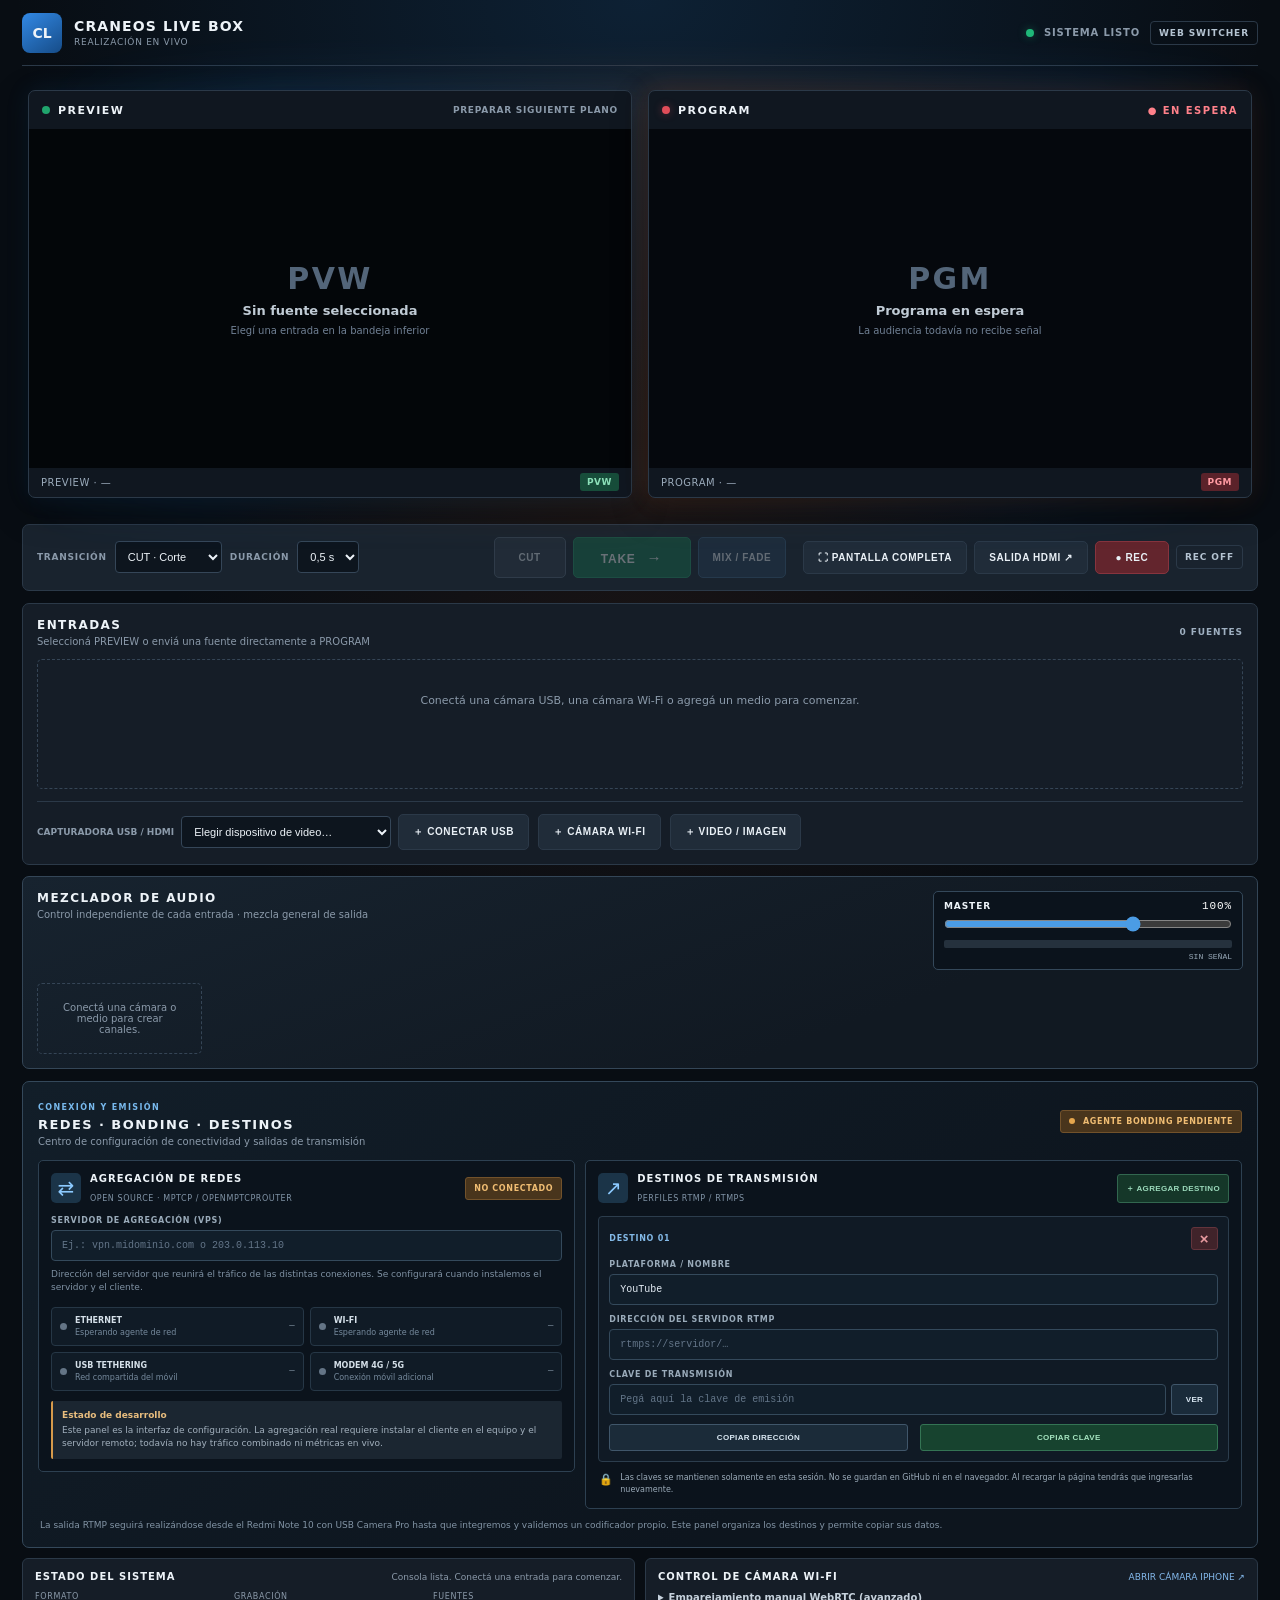
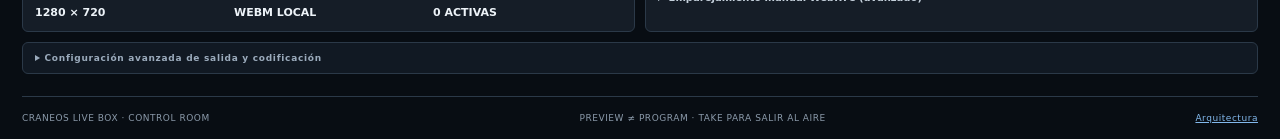
==== commit c207d5f6: "Integrate bonding and RTMP destinations panel" ====
--- a/index.html
+++ b/index.html
@@ -3,7 +3,7 @@
 <head>
 <meta charset="utf-8"><meta name="viewport" content="width=device-width,initial-scale=1">
 <meta name="theme-color" content="#111820"><meta name="description" content="CRANEOS LIVE BOX · Consola de realización audiovisual">
-<title>CRANEOS LIVE BOX · Realización</title><link rel="stylesheet" href="web/studio.css">
+<title>CRANEOS LIVE BOX · Realización</title><link rel="stylesheet" href="web/studio.css"><link rel="stylesheet" href="web/network-panel.css">
 </head>
 <body>
 <div class="app-shell">
@@ -62,6 +62,40 @@
   <div class="audio-channels" id="audioChannels"><div class="audio-empty">Los canales de audio aparecerán aquí al conectar fuentes.</div></div>
   <audio id="audioMonitor" autoplay></audio>
  </section>
+
+ <section class="network-panel" id="networkPanel">
+  <div class="network-panel-heading"><div><span class="eyebrow">CONEXIÓN Y EMISIÓN</span><h2>REDES · BONDING · DESTINOS</h2><p>Centro de configuración de conectividad y salidas de transmisión</p></div><span class="network-state"><i></i> AGENTE BONDING PENDIENTE</span></div>
+  <div class="network-layout">
+   <article class="network-card bonding-card">
+    <div class="network-card-heading"><div><span class="network-icon">⇄</span><div><h3>AGREGACIÓN DE REDES</h3><small>OPEN SOURCE · MPTCP / OPENMPTCPROUTER</small></div></div><span class="pending-pill">NO CONECTADO</span></div>
+    <label class="network-label" for="bondServer">SERVIDOR DE AGREGACIÓN (VPS)</label>
+    <input id="bondServer" class="network-input" type="text" inputmode="url" placeholder="Ej.: vpn.midominio.com o 203.0.113.10">
+    <p class="network-help">Dirección del servidor que reunirá el tráfico de las distintas conexiones. Se configurará cuando instalemos el servidor y el cliente.</p>
+    <div class="network-links">
+     <div class="network-link"><span class="network-link-dot"></span><div><b>ETHERNET</b><small>Esperando agente de red</small></div><strong>—</strong></div>
+     <div class="network-link"><span class="network-link-dot"></span><div><b>WI-FI</b><small>Esperando agente de red</small></div><strong>—</strong></div>
+     <div class="network-link"><span class="network-link-dot"></span><div><b>USB TETHERING</b><small>Red compartida del móvil</small></div><strong>—</strong></div>
+     <div class="network-link"><span class="network-link-dot"></span><div><b>MÓDEM 4G / 5G</b><small>Conexión móvil adicional</small></div><strong>—</strong></div>
+    </div>
+    <div class="bonding-note"><b>Estado de desarrollo</b><span>Este panel es la interfaz de configuración. La agregación real requiere instalar el cliente en el equipo y el servidor remoto; todavía no hay tráfico combinado ni métricas en vivo.</span></div>
+   </article>
+   <article class="network-card destinations-card">
+    <div class="network-card-heading"><div><span class="network-icon">↗</span><div><h3>DESTINOS DE TRANSMISIÓN</h3><small>PERFILES RTMP / RTMPS</small></div></div><button id="addDestination" class="network-add">＋ AGREGAR DESTINO</button></div>
+    <div id="destinationList" class="destination-list">
+     <div class="destination-item" data-destination>
+      <div class="destination-title"><label class="network-label">DESTINO 01</label><button type="button" class="destination-remove" data-remove aria-label="Eliminar destino" title="Eliminar destino">×</button></div>
+      <label class="network-label" for="destName0">PLATAFORMA / NOMBRE</label><input id="destName0" class="network-input" data-name type="text" value="YouTube" placeholder="Ej.: YouTube, Facebook, Twitch">
+      <label class="network-label" for="destUrl0">DIRECCIÓN DEL SERVIDOR RTMP</label><input id="destUrl0" class="network-input" data-url type="url" inputmode="url" placeholder="rtmps://servidor/…">
+      <label class="network-label" for="destKey0">CLAVE DE TRANSMISIÓN</label><div class="secret-row"><input id="destKey0" class="network-input" data-key type="password" autocomplete="off" placeholder="Pegá aquí la clave de emisión"><button type="button" class="secret-toggle" data-reveal>VER</button></div>
+      <div class="destination-actions"><button type="button" class="network-copy" data-copy-url>COPIAR DIRECCIÓN</button><button type="button" class="network-copy primary-copy" data-copy-key>COPIAR CLAVE</button></div>
+     </div>
+    </div>
+    <p class="network-security"><span>🔒</span> Las claves se mantienen solamente en esta sesión. No se guardan en GitHub ni en el navegador. Al recargar la página tendrás que ingresarlas nuevamente.</p>
+   </article>
+  </div>
+  <div class="network-footer-note">La salida RTMP seguirá realizándose desde el Redmi Note 10 con USB Camera Pro hasta que integremos y validemos un codificador propio. Este panel organiza los destinos y permite copiar sus datos.</div>
+ </section>
+
  <section class="lower-dock">
   <article class="dock-panel"><div class="dock-heading"><h3>ESTADO DEL SISTEMA</h3><span id="lastUpdate">Listo para conectar</span></div><div class="system-metrics"><div><small>FORMATO</small><b id="resolutionLabel">1280 × 720</b></div><div><small>GRABACIÓN</small><b id="recordFormat">WEBM LOCAL</b></div><div><small>FUENTES</small><b id="multiviewCount">0 ACTIVAS</b></div></div></article>
   <article class="dock-panel"><div class="dock-heading"><h3>CONTROL DE CÁMARA WI-FI</h3><a href="camera.html" target="_blank" rel="noopener">ABRIR CÁMARA IPHONE ↗</a></div><details><summary>Emparejamiento manual WebRTC (avanzado)</summary><label class="field-label" for="offerInput">Oferta generada en el iPhone</label><textarea id="offerInput" rows="3" placeholder="Pegá aquí el código de oferta"></textarea><button id="acceptOffer" class="button secondary">CREAR RESPUESTA</button><label class="field-label" for="answerOutput">Respuesta para copiar al iPhone</label><textarea id="answerOutput" rows="3" readonly></textarea><button id="copyAnswer" class="button secondary">COPIAR RESPUESTA</button></details></article>
@@ -76,5 +110,5 @@
 </main>
 <footer class="footer"><span>CRANEOS LIVE BOX · CONTROL ROOM</span><span>PREVIEW ≠ PROGRAM · TAKE PARA SALIR AL AIRE</span><a href="docs/ARQUITECTURA-WEB.md">Arquitectura</a></footer>
 </div>
-<script src="web/studio.js"></script>
+<script src="web/studio.js"></script><script src="web/network-panel.js"></script>
 </body></html>
--- a/web/studio.css
+++ b/web/studio.css
@@ -5,3 +5,43 @@
 .lower-dock{display:grid;grid-template-columns:1fr 1fr;gap:10px;margin-top:10px}.dock-panel{background:var(--panel);border:1px solid var(--line);border-radius:6px;padding:12px}.dock-heading{display:flex;align-items:center;justify-content:space-between;gap:10px;margin-bottom:10px}.dock-heading h3{margin:0;font-size:10px;letter-spacing:.1em}.dock-heading span,.dock-heading a{font-size:9px;color:var(--muted);text-decoration:none}.dock-heading a{color:#83b8eb}.system-metrics{display:grid;grid-template-columns:repeat(3,1fr);gap:10px}.system-metrics small,.system-metrics b{display:block}.system-metrics small{font-size:8px;color:var(--muted);letter-spacing:.08em}.system-metrics b{font-size:11px;margin-top:5px}.dock-panel details,.advanced-dock details{font-size:10px;color:var(--muted)}summary{cursor:pointer;font-weight:800;color:#c5d1dc}.field-label{display:block;font-size:10px;color:var(--muted);margin:9px 0 5px}.dock-panel textarea{width:100%;background:#0d151e;color:var(--text);border:1px solid var(--line);border-radius:4px;padding:8px;font:10px/1.4 ui-monospace,monospace}.dock-panel details .button{margin:7px 0}.advanced-dock{margin-top:10px;padding:10px 12px;background:#111923;border:1px solid var(--line);border-radius:6px}.advanced-dock summary{font-size:9px;color:#9babbc;letter-spacing:.08em}.advanced-dock p{font-size:10px;line-height:1.5;color:var(--muted)}.advanced-dock select{display:block;margin-top:7px}.android-note{padding:8px 0}.android-note b{font-size:10px;color:#c4d1dd}.footer{min-height:42px;border-top:1px solid var(--line);display:flex;align-items:center;justify-content:space-between;gap:12px;color:var(--muted);font-size:9px;letter-spacing:.06em}.footer a{color:#82b8ec}.hidden{display:none!important}
 @media(max-width:1050px){.switcher-strip{grid-template-columns:1fr 1fr}.transition-settings{grid-column:1/-1}.output-actions{justify-content:flex-start}.input-bank{grid-template-columns:repeat(4,minmax(125px,1fr))}}
 @media(max-width:700px){.app-shell{padding:0 10px}.topbar{height:58px}.brand strong{font-size:11px}.connection .status-chip{display:none}.connection{font-size:8px}.monitor-bank{grid-template-columns:1fr}.monitor-card .monitor-screen{max-height:42vh}.switcher-strip{grid-template-columns:1fr;gap:10px}.transition-settings{grid-column:auto}.switcher-actions{display:grid;grid-template-columns:1fr 1.4fr 1fr}.switcher-actions .button{padding:12px 5px}.output-actions{display:grid;grid-template-columns:1fr 1fr auto}.input-bank{grid-template-columns:repeat(2,minmax(0,1fr))}.input-tools{align-items:stretch}.input-tool-group{width:100%}.input-tool-group select{flex:1;min-width:0}.input-tools>.button{flex:1}.lower-dock{grid-template-columns:1fr}.footer{flex-wrap:wrap;padding:10px 0}.system-metrics{gap:5px}.system-metrics b{font-size:10px}}
+
+/* CRANEOS LIVE BOX · paneles de audio, ambiente de estudio y pantalla completa */
+body{background:radial-gradient(ellipse 70% 36% at 50% 0%,rgba(34,112,184,.20),transparent 70%),radial-gradient(ellipse 52% 28% at 50% 38%,rgba(174,79,37,.10),transparent 72%),#080d13}
+.app-shell{max-width:1840px}.control-room{position:relative}
+.monitor-bank{gap:16px;padding:8px 6px 14px;position:relative}
+.monitor-bank:before{content:"";position:absolute;inset:-4px 2% 0;pointer-events:none;z-index:0;background:linear-gradient(100deg,transparent 0%,rgba(41,133,218,.12) 18%,rgba(244,139,73,.12) 50%,rgba(41,133,218,.12) 82%,transparent 100%);filter:blur(24px);opacity:.95}
+.monitor-card{position:relative;z-index:1;box-shadow:0 0 0 1px rgba(255,255,255,.025),0 12px 35px rgba(0,0,0,.35)}
+.preview-card{box-shadow:0 0 24px rgba(40,139,221,.10),0 12px 35px rgba(0,0,0,.35)}
+.program-card{box-shadow:0 0 27px rgba(235,115,64,.12),0 12px 35px rgba(0,0,0,.35)}
+.monitor-screen{box-shadow:inset 0 0 24px rgba(0,0,0,.85)}
+.audio-panel{margin-top:11px;padding:14px;background:linear-gradient(160deg,#17232f,#111922 70%);border:1px solid #344657;border-radius:7px}
+.audio-panel-head{display:flex;justify-content:space-between;align-items:flex-start;gap:18px;margin-bottom:13px}
+.audio-panel-head h2{font-size:12px;letter-spacing:.12em;margin:0 0 4px}.audio-panel-head p{font-size:10px;color:var(--muted);margin:0}
+.audio-empty{padding:18px;color:var(--muted);font-size:10px;text-align:center;border:1px dashed #354556;border-radius:5px}
+.audio-channels{display:grid;grid-template-columns:repeat(auto-fill,minmax(150px,1fr));gap:8px}
+.audio-channel{min-width:0;background:#0b131c;border:1px solid #2e3c4a;border-radius:5px;padding:9px}
+.channel-top,.channel-controls,.master-title{display:flex;justify-content:space-between;align-items:center;gap:6px}
+.channel-index{font-size:9px;font-weight:900;letter-spacing:.1em;color:#9cb0c3}
+.channel-signal{font-size:8px;font-weight:900;color:#7d8995}.channel-signal.signal-ready{color:#69d6a4}
+.channel-name{display:block;white-space:nowrap;overflow:hidden;text-overflow:ellipsis;font-size:10px;margin:8px 0}
+.channel-meter,.master-meter{height:8px;background:#25313d;border-radius:2px;overflow:hidden;position:relative}
+.meter-fill,.master-meter span{height:100%;width:0;display:block;background:linear-gradient(90deg,#1ca66d 0%,#9fcf42 72%,#e9a33e 88%,#d94b4b 100%);transition:width .08s linear}
+.channel-db{font:9px ui-monospace,monospace;color:#9caebe;text-align:right;margin:4px 0 9px}
+.channel-fader{display:flex;align-items:center;gap:6px;color:#738497;font-size:8px}
+.channel-fader input,.master-block input{width:100%;accent-color:#4b9ce5;cursor:pointer}
+.channel-controls{margin-top:8px}.channel-controls output{font:10px ui-monospace,monospace;color:#dce8f2}
+.mute-button{border:1px solid #465565;background:#263442;color:#d6e1eb;border-radius:3px;padding:5px 8px;font-size:8px;font-weight:900;cursor:pointer}
+.mute-button.muted{background:#752d35;border-color:#b34853;color:#fff}
+.master-block{width:min(310px,45%);padding:8px 10px;background:#0b131c;border:1px solid #34485a;border-radius:5px}
+.master-title{font-size:9px;font-weight:900;letter-spacing:.1em;margin-bottom:4px}.master-title strong{font:11px ui-monospace,monospace;color:#fff}
+.master-block input{display:block;margin:4px 0 8px}.master-block small{font:8px ui-monospace,monospace;color:#9aabba;display:block;text-align:right;margin-top:4px}
+#fullscreenButton{white-space:nowrap}
+:fullscreen{background:#080d13;overflow:auto}
+:fullscreen .app-shell{max-width:none;width:100%;padding:0 18px}
+:fullscreen .topbar{height:54px}
+:fullscreen .control-room{padding-top:8px}
+@media(max-width:800px){.audio-panel-head{flex-direction:column}.master-block{width:100%}.audio-channels{grid-template-columns:repeat(2,minmax(0,1fr))}.monitor-bank{padding-left:0;padding-right:0}}
+@media(max-width:520px){.audio-channels{grid-template-columns:1fr 1fr}.audio-panel{padding:10px}.audio-channel{padding:7px}.audio-panel-head p{line-height:1.4}#fullscreenButton{grid-column:1/-1}.output-actions{grid-template-columns:1fr 1fr}}
+
+#audioMonitor{display:none!important}
--- a/web/network-panel.css
+++ b/web/network-panel.css
@@ -0,0 +1,28 @@
+/* CRANEOS LIVE BOX · bonding y destinos RTMP */
+.network-panel{margin-top:12px;padding:15px;background:linear-gradient(145deg,#121e29,#0d151e 70%);border:1px solid #34485a;border-radius:7px}
+.network-panel-heading,.network-card-heading,.destination-title,.destination-actions{display:flex;align-items:center;justify-content:space-between;gap:12px}
+.network-panel-heading{margin-bottom:13px}.network-panel-heading h2{font-size:13px;letter-spacing:.11em;margin:4px 0}.network-panel-heading p{font-size:10px;color:var(--muted);margin:0}
+.eyebrow{font-size:8px;font-weight:900;letter-spacing:.17em;color:#78b9ed}
+.network-state,.pending-pill{font-size:8px;font-weight:900;letter-spacing:.08em;color:#f0bd73;background:#49351c;border:1px solid #72522b;border-radius:3px;padding:6px 8px;white-space:nowrap}
+.network-state i{display:inline-block;width:6px;height:6px;background:#e5a64d;border-radius:50%;margin-right:5px}
+.network-layout{display:grid;grid-template-columns:minmax(260px,.9fr) minmax(330px,1.1fr);gap:10px;align-items:start}
+.network-card{min-width:0;background:#0b131c;border:1px solid #2d4051;border-radius:5px;padding:12px}
+.network-card-heading{margin-bottom:12px}.network-card-heading>div{display:flex;align-items:center;gap:9px}.network-card-heading h3{font-size:10px;letter-spacing:.1em;margin:0 0 4px}.network-card-heading small{font-size:8px;color:#8093a6;letter-spacing:.07em}
+.network-icon{display:grid;place-items:center;width:30px;height:30px;border-radius:5px;background:#1b3448;color:#8ccaff;font-size:20px}
+.network-label{display:block;font-size:8px;font-weight:900;letter-spacing:.09em;color:#9aabba;margin:10px 0 5px}
+.network-input{display:block;width:100%;min-width:0;box-sizing:border-box;padding:9px 10px;border:1px solid #34495b;border-radius:4px;background:#111e2a;color:#e5edf5;font:10px ui-monospace,monospace;outline:none}
+.network-input:focus{border-color:#559bd4;box-shadow:0 0 0 2px #559bd422}.network-input::placeholder{color:#637588}
+.network-help{font-size:9px;line-height:1.5;color:#7f91a3;margin:7px 0 12px}
+.network-links{display:grid;grid-template-columns:1fr 1fr;gap:6px}
+.network-link{display:grid;grid-template-columns:8px 1fr auto;align-items:center;gap:7px;padding:8px;background:#101b26;border:1px solid #263746;border-radius:4px;min-width:0}
+.network-link-dot{width:7px;height:7px;border-radius:50%;background:#647586}.network-link b,.network-link small{display:block;overflow:hidden;text-overflow:ellipsis;white-space:nowrap}.network-link b{font-size:8px;color:#d5e0e9}.network-link small{font-size:8px;color:#75899c;margin-top:3px}.network-link strong{font:9px ui-monospace,monospace;color:#8193a3}
+.bonding-note{display:flex;flex-direction:column;gap:4px;margin-top:10px;padding:9px;background:#1b2631;border-left:2px solid #d69a4b;border-radius:2px}.bonding-note b{font-size:9px;color:#e8bd7e}.bonding-note span{font-size:9px;line-height:1.45;color:#a2b0bd}
+.network-add,.network-copy,.secret-toggle,.destination-remove{border:1px solid #40566a;background:#1a2b3a;color:#d9e7f2;border-radius:3px;cursor:pointer;font-size:8px;font-weight:900;letter-spacing:.04em;padding:8px}
+.network-add{white-space:nowrap;color:#9bd9bb;border-color:#32674f;background:#153729}.destination-item{padding:10px;margin-bottom:8px;background:#101a25;border:1px solid #2c3d4d;border-radius:4px}
+.destination-title{margin-bottom:2px}.destination-title .network-label{margin:0;color:#83b9e7}.destination-remove{padding:2px 8px;font-size:15px;color:#e89aa0;background:#40232a;border-color:#63343c}
+.secret-row{display:flex;gap:5px}.secret-row .network-input{flex:1}.secret-toggle{min-width:47px}
+.destination-actions{justify-content:flex-start;margin-top:9px}.network-copy{flex:1;background:#1b2b39}.primary-copy{background:#17432f;border-color:#347454;color:#a5e4c0}
+.network-security{display:flex;gap:7px;align-items:flex-start;font-size:8px;line-height:1.5;color:#9babb9;margin:10px 1px 0}.network-security span{font-size:11px}
+.network-footer-note{font-size:9px;line-height:1.5;color:#8294a5;margin:10px 2px 0}
+@media(max-width:850px){.network-layout{grid-template-columns:1fr}}
+@media(max-width:520px){.network-panel{padding:10px}.network-panel-heading{align-items:flex-start;flex-direction:column}.network-state{white-space:normal}.network-links{grid-template-columns:1fr}.network-card-heading{align-items:flex-start}.network-card-heading>div{min-width:0}.network-add{font-size:7px;padding:7px 6px}.destination-actions{gap:5px}.network-copy{padding:8px 4px}}
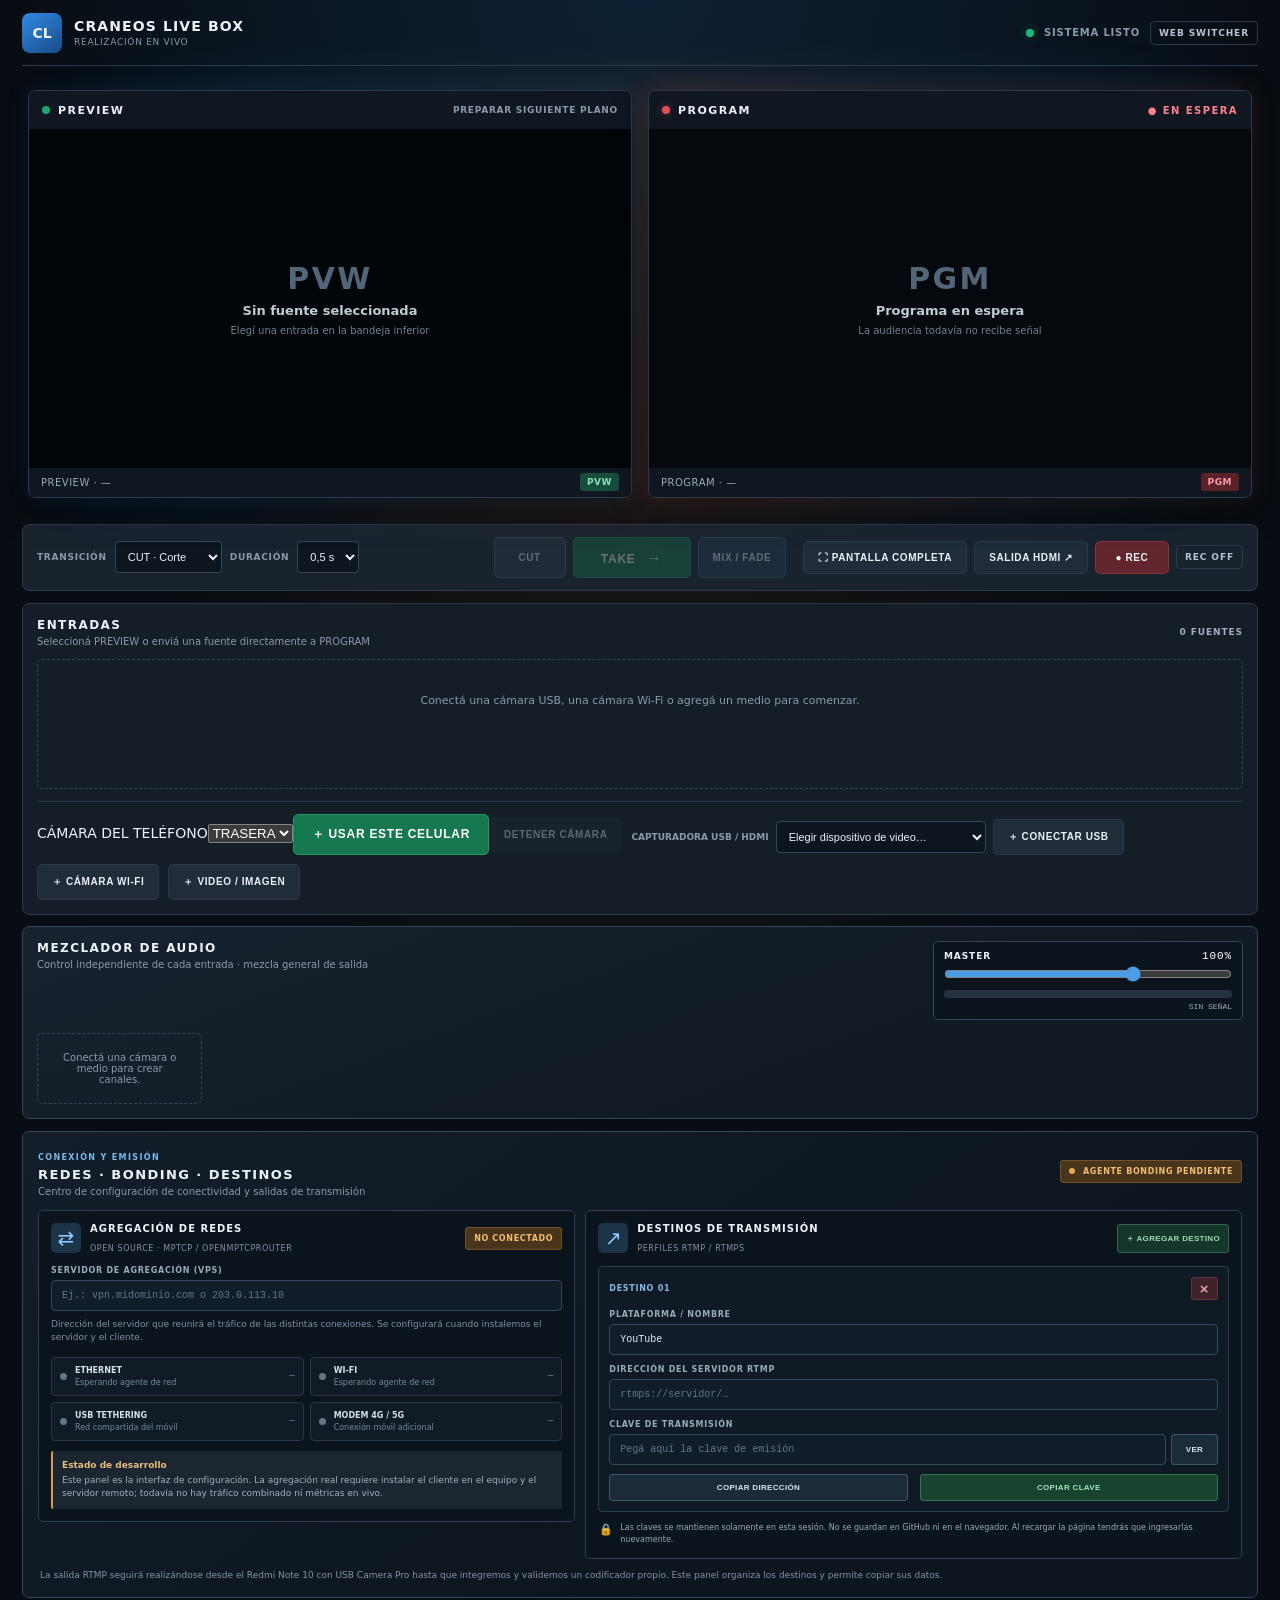
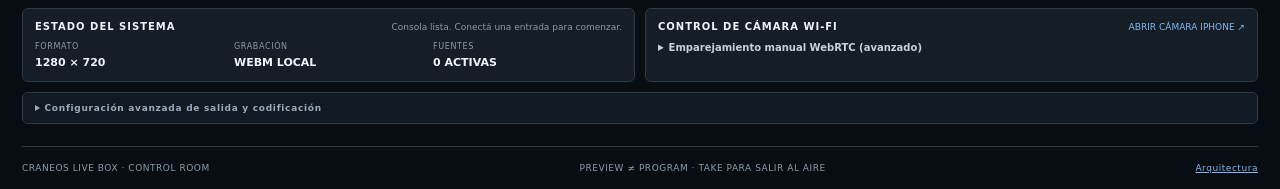
==== commit ec3cc8e5: "Add mobile autonomous production controls" ====
--- a/index.html
+++ b/index.html
@@ -2,14 +2,14 @@
 <html lang="es">
 <head>
 <meta charset="utf-8"><meta name="viewport" content="width=device-width,initial-scale=1">
-<meta name="theme-color" content="#111820"><meta name="description" content="CRANEOS LIVE BOX · Consola de realización audiovisual">
+<meta name="theme-color" content="#111820"><meta name="description" content="CRANEOS LIVE BOX · Consola móvil y de estudio"><meta name="apple-mobile-web-app-capable" content="yes"><meta name="apple-mobile-web-app-status-bar-style" content="black-translucent"><link rel="manifest" href="manifest.webmanifest">
 <title>CRANEOS LIVE BOX · Realización</title><link rel="stylesheet" href="web/studio.css"><link rel="stylesheet" href="web/network-panel.css">
 </head>
 <body>
 <div class="app-shell">
 <header class="topbar">
  <a class="brand" href="./"><span class="brand-mark">CL</span><span><strong>CRANEOS LIVE BOX</strong><small>REALIZACIÓN EN VIVO</small></span></a>
- <div class="connection"><i class="dot online"></i><span id="connectionText">SISTEMA LISTO</span><span class="status-chip">WEB SWITCHER</span></div>
+ <div class="connection"><i class="dot online"></i><span id="connectionText">SISTEMA LISTO</span><span class="status-chip">WEB SWITCHER</span><button id="installAppButton" class="button secondary install-app" hidden>INSTALAR APP</button></div>
 </header>
 <main class="control-room">
  <section class="monitor-bank">
@@ -47,6 +47,7 @@
   <div class="section-heading"><div><h2>ENTRADAS</h2><p>Seleccioná PREVIEW o enviá una fuente directamente a PROGRAM</p></div><span id="sourceCount" class="count-label">0 FUENTES</span></div>
   <div class="input-bank" id="multiview"><div class="empty-state">Conectá una cámara USB, una cámara Wi-Fi o agregá un medio para comenzar.</div></div>
   <div class="input-tools">
+   <div class="phone-capture-tool"><label for="phoneFacing">CÁMARA DEL TELÉFONO</label><select id="phoneFacing"><option value="environment">TRASERA</option><option value="user">FRONTAL</option></select><button id="phoneCameraButton" class="button take">＋ USAR ESTE CELULAR</button><button id="stopPhoneCamera" class="button secondary" disabled>DETENER CÁMARA</button></div>
    <div class="input-tool-group">
     <label for="videoDevice">CAPTURADORA USB / HDMI</label>
     <select id="videoDevice"><option value="">Elegir dispositivo de video…</option></select>
@@ -110,5 +111,5 @@
 </main>
 <footer class="footer"><span>CRANEOS LIVE BOX · CONTROL ROOM</span><span>PREVIEW ≠ PROGRAM · TAKE PARA SALIR AL AIRE</span><a href="docs/ARQUITECTURA-WEB.md">Arquitectura</a></footer>
 </div>
-<script src="web/studio.js"></script><script src="web/network-panel.js"></script>
+<script src="web/studio.js"></script><script src="web/network-panel.js"></script><script>if("serviceWorker" in navigator && location.protocol==="https:"){window.addEventListener("load",()=>navigator.serviceWorker.register("./sw.js").catch(()=>{}));}</script>
 </body></html>
